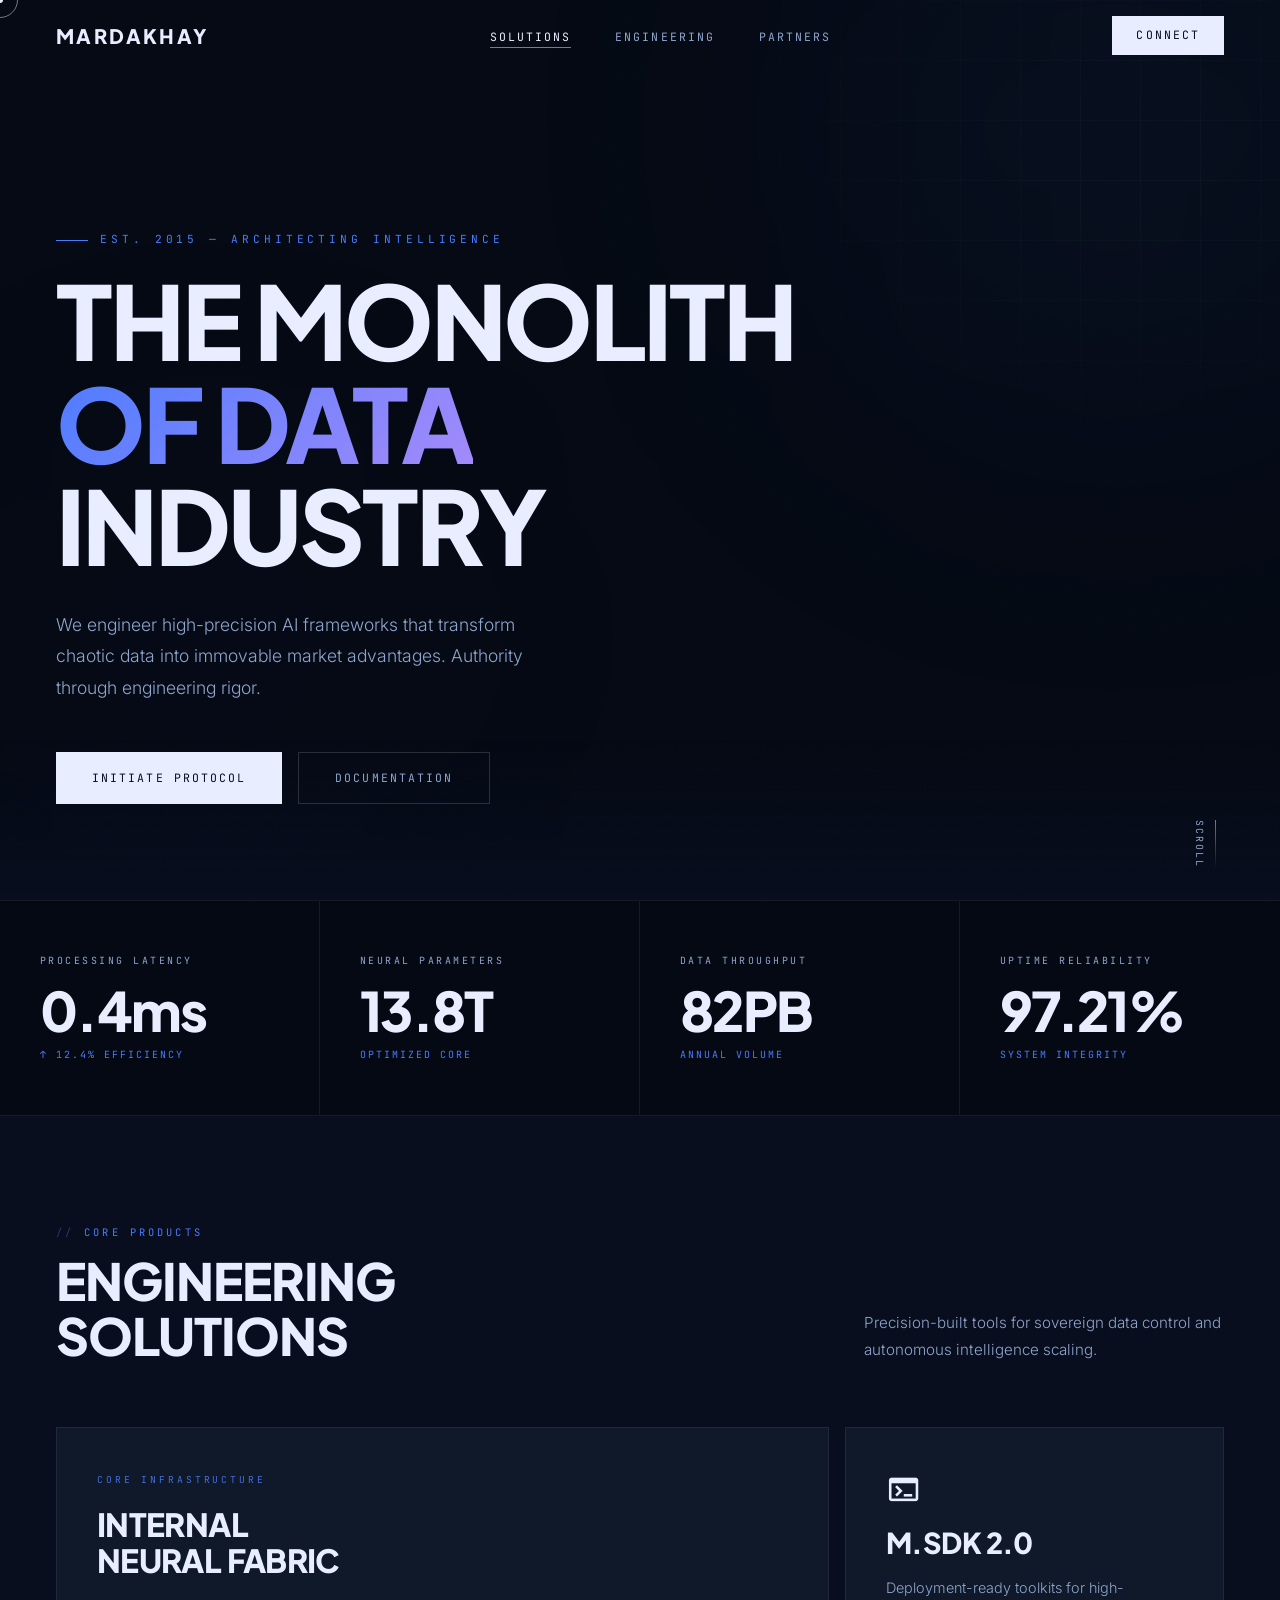
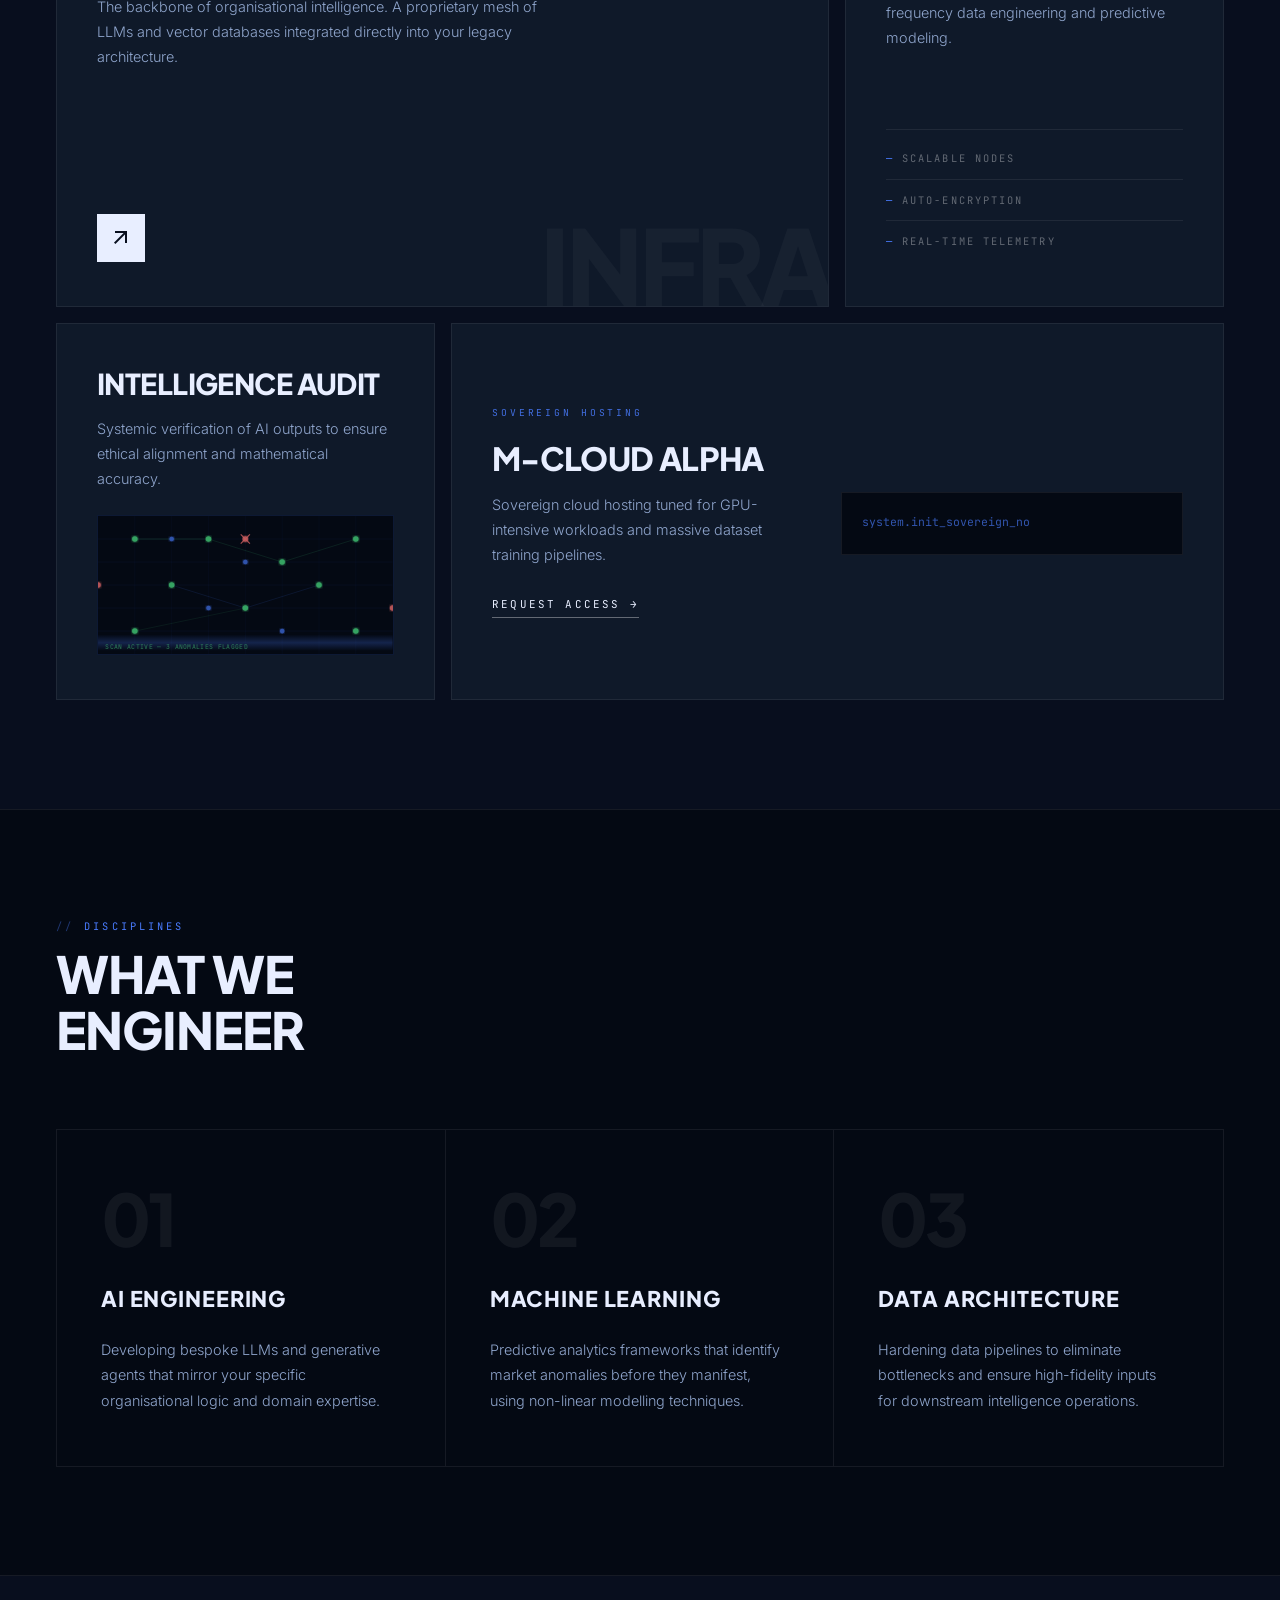
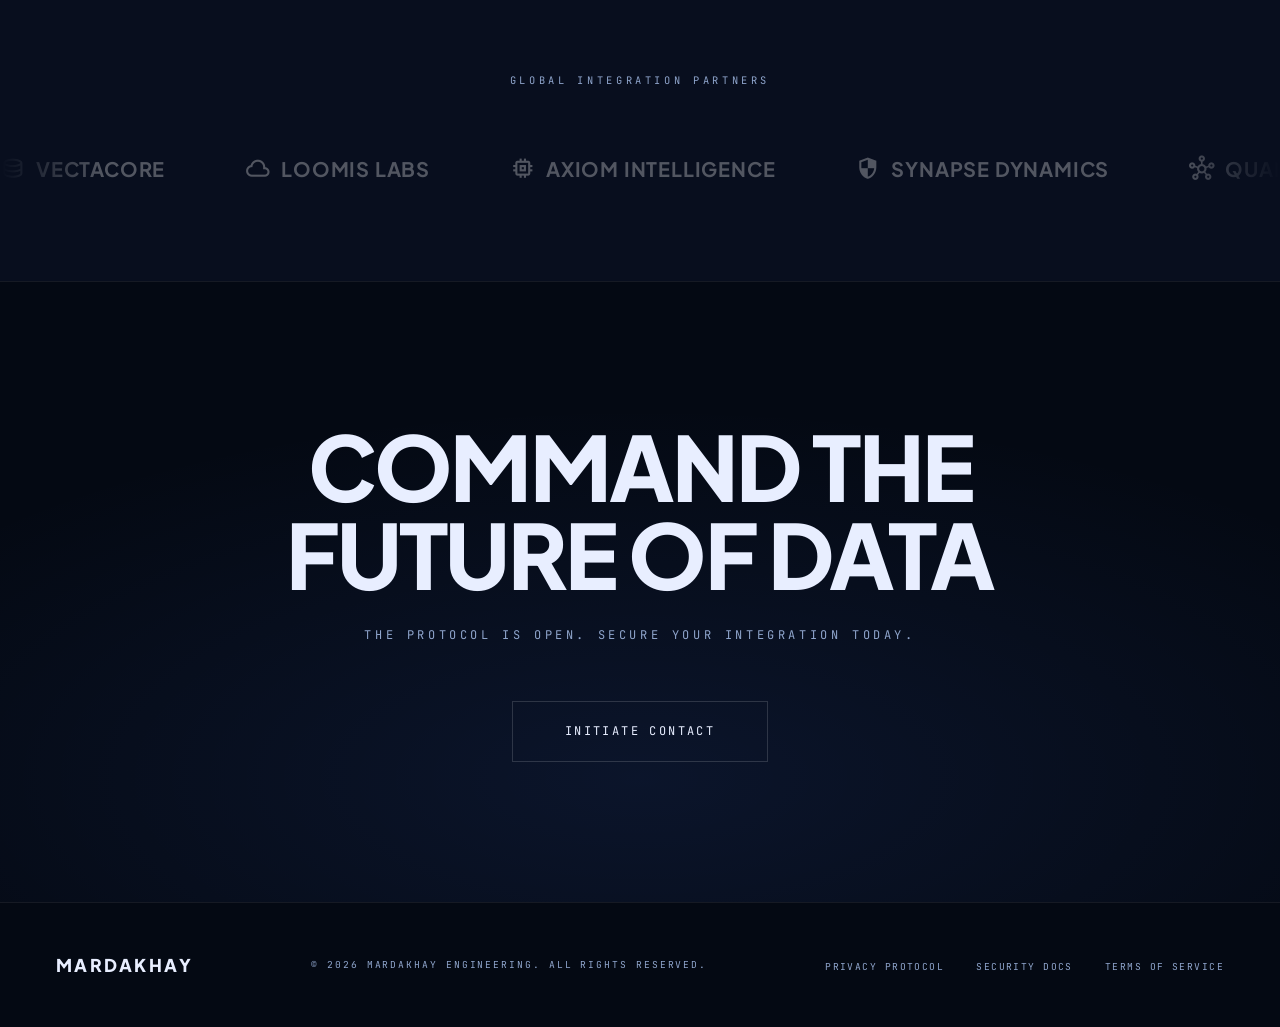
==== index.html @ 9d6f1c19 "Adding HTML, CSS and JS files." ====
<!DOCTYPE html>
<html lang="en">
<head>
  <meta charset="UTF-8" />
  <meta name="viewport" content="width=device-width, initial-scale=1.0" />
  <title>MARDAKHAY | AI &amp; Data Science Engineering</title>
  <meta name="description" content="Mardakhay — Architecting intelligence. High-precision AI frameworks and data engineering." />

  <!-- Preconnect for faster font loading -->
  <link rel="preconnect" href="https://fonts.googleapis.com" />
  <link rel="preconnect" href="https://fonts.gstatic.com" crossorigin />

  <!-- Fonts -->
  <link rel="stylesheet" href="https://fonts.googleapis.com/css2?family=Plus+Jakarta+Sans:wght@300;400;500;600;700;800&family=Inter:wght@300;400;500;600;700&family=JetBrains+Mono:wght@400;500;700&display=swap" />
  <link rel="stylesheet" href="https://fonts.googleapis.com/css2?family=Material+Symbols+Outlined:opsz,wght,FILL,GRAD@20..48,100..700,0..1,-50..200" />

  <!-- Styles -->
  <link rel="stylesheet" href="style.css" />
</head>
<body>

  <!-- Custom cursor elements -->
  <div id="cursor-dot"  aria-hidden="true"></div>
  <div id="cursor-ring" aria-hidden="true"></div>

  <!-- Scroll progress indicator -->
  <div id="progress-bar" role="progressbar" aria-hidden="true"></div>

  <!-- ── Navigation ─────────────────────────────── -->
  <nav id="navbar" role="navigation" aria-label="Primary navigation">
    <a href="#hero" class="nav-logo" aria-label="Mardakhay — back to top">MARDAKHAY</a>

    <ul class="nav-links" role="list">
      <li><a href="#solutions">Solutions</a></li>
      <li><a href="#services">Engineering</a></li>
      <li><a href="#partners">Partners</a></li>
    </ul>

    <a href="#cta" class="nav-cta"><span>Connect</span></a>

    <!-- Mobile hamburger -->
    <button
      class="nav-hamburger"
      aria-label="Toggle navigation menu"
      aria-expanded="false"
      aria-controls="nav-mobile"
    >
      <span></span>
      <span></span>
      <span></span>
    </button>
  </nav>

  <!-- Mobile navigation overlay -->
  <div
    id="nav-mobile"
    class="nav-mobile"
    aria-hidden="true"
    role="dialog"
    aria-label="Navigation menu"
  >
    <a href="#solutions">Solutions</a>
    <a href="#services">Engineering</a>
    <a href="#partners">Partners</a>
    <a href="#cta">Connect</a>
  </div>

  <main>

    <!-- ── Hero ───────────────────────────────────── -->
    <section id="hero" aria-label="Hero">
      <div class="hero-bg-grid"  aria-hidden="true"></div>
      <div class="hero-orb hero-orb-1" aria-hidden="true"></div>
      <div class="hero-orb hero-orb-2" aria-hidden="true"></div>

      <div class="hero-content">
        <p class="hero-eyebrow reveal">EST. 2015 — Architecting Intelligence</p>
        <h1 class="hero-title reveal reveal-delay-1">
          The Monolith<br>
          <span class="line-accent">of Data</span><br>
          Industry
        </h1>
        <p class="hero-sub reveal reveal-delay-2">
          We engineer high-precision AI frameworks that transform chaotic
          data into immovable market advantages. Authority through
          engineering rigor.
        </p>
        <div class="hero-actions reveal reveal-delay-3">
          <a href="#solutions" class="btn-primary"><span>Initiate Protocol</span></a>
          <a href="#services"  class="btn-ghost">Documentation</a>
        </div>
      </div>

      <div class="hero-scroll-hint" aria-hidden="true">
        <span class="scroll-line"></span>
        <span>Scroll</span>
      </div>
    </section>

    <!-- ── Metrics ────────────────────────────────── -->
    <section id="metrics" aria-label="Key performance metrics">
      <div class="metric-cell reveal">
        <p class="metric-label">Processing Latency</p>
        <div class="metric-value" data-count="0.4ms">—</div>
        <p class="metric-tag">↑ 12.4% Efficiency</p>
      </div>
      <div class="metric-cell reveal reveal-delay-1">
        <p class="metric-label">Neural Parameters</p>
        <div class="metric-value" data-count="14.2T">—</div>
        <p class="metric-tag">Optimized Core</p>
      </div>
      <div class="metric-cell reveal reveal-delay-2">
        <p class="metric-label">Data Throughput</p>
        <div class="metric-value" data-count="84PB">—</div>
        <p class="metric-tag">Annual Volume</p>
      </div>
      <div class="metric-cell reveal reveal-delay-3">
        <p class="metric-label">Uptime Reliability</p>
        <div class="metric-value" data-count="99.96%">—</div>
        <p class="metric-tag">System Integrity</p>
      </div>
    </section>

    <!-- ── Solutions ──────────────────────────────── -->
    <section id="solutions" aria-labelledby="solutions-heading">
      <div class="section-header reveal">
        <div>
          <p class="section-eyebrow">Core Products</p>
          <h2 id="solutions-heading" class="section-title">Engineering<br>Solutions</h2>
        </div>
        <p class="section-desc">
          Precision-built tools for sovereign data control and
          autonomous intelligence scaling.
        </p>
      </div>

      <div class="bento-grid">

        <!-- Card 1 — Neural Fabric (main, 8 cols) -->
        <article class="bento-card bento-main reveal">
          <div>
            <p class="card-tag">Core Infrastructure</p>
            <h3 class="card-title">Internal<br>Neural Fabric</h3>
            <p class="card-desc">
              The backbone of organisational intelligence. A proprietary mesh
              of LLMs and vector databases integrated directly into your
              legacy architecture.
            </p>
          </div>
          <div style="display:flex; justify-content:space-between; align-items:flex-end">
            <a href="#" class="card-arrow" aria-label="Learn more about Neural Fabric">
              <span class="material-symbols-outlined" aria-hidden="true">arrow_outward</span>
            </a>
          </div>
          <span class="card-ghost-text" aria-hidden="true">INFRA</span>
        </article>

        <!-- Card 2 — SDK (side, 4 cols) -->
        <article class="bento-card bento-side reveal reveal-delay-1">
          <div>
            <span class="material-symbols-outlined" style="font-size:2.2rem;color:var(--white);margin-bottom:20px;display:block" aria-hidden="true">terminal</span>
            <h3 class="card-title" style="font-size:1.8rem">M.SDK 2.0</h3>
            <p class="card-desc">Deployment-ready toolkits for high-frequency data engineering and predictive modeling.</p>
          </div>
          <ul class="card-list" aria-label="SDK features">
            <li>Scalable Nodes</li>
            <li>Auto-Encryption</li>
            <li>Real-time Telemetry</li>
          </ul>
        </article>

        <!-- Card 3 — Intelligence Audit (small, 4 cols) -->
        <article class="bento-card bento-small reveal reveal-delay-2">
          <div>
            <h3 class="card-title" style="font-size:1.8rem">Intelligence Audit</h3>
            <p class="card-desc">Systemic verification of AI outputs to ensure ethical alignment and mathematical accuracy.</p>
          </div>
          <!-- Inline SVG matrix — no external image needed -->
          <div class="audit-matrix" aria-label="Cybersecurity matrix visualisation">
            <svg viewBox="0 0 320 150" xmlns="http://www.w3.org/2000/svg" class="audit-svg" aria-hidden="true">
              <defs>
                <linearGradient id="scanGrad" x1="0%" y1="0%" x2="0%" y2="100%">
                  <stop offset="0%"   stop-color="#4a7cff" stop-opacity="0"/>
                  <stop offset="50%"  stop-color="#4a7cff" stop-opacity="0.5"/>
                  <stop offset="100%" stop-color="#4a7cff" stop-opacity="0"/>
                </linearGradient>
                <filter id="nodeGlow">
                  <feGaussianBlur stdDeviation="1.5" result="blur"/>
                  <feMerge><feMergeNode in="blur"/><feMergeNode in="SourceGraphic"/></feMerge>
                </filter>
              </defs>
              <!-- Grid: horizontal -->
              <line x1="0" y1="25"  x2="320" y2="25"  stroke="rgba(74,124,255,.15)" stroke-width="0.5"/>
              <line x1="0" y1="50"  x2="320" y2="50"  stroke="rgba(74,124,255,.15)" stroke-width="0.5"/>
              <line x1="0" y1="75"  x2="320" y2="75"  stroke="rgba(74,124,255,.15)" stroke-width="0.5"/>
              <line x1="0" y1="100" x2="320" y2="100" stroke="rgba(74,124,255,.15)" stroke-width="0.5"/>
              <line x1="0" y1="125" x2="320" y2="125" stroke="rgba(74,124,255,.15)" stroke-width="0.5"/>
              <!-- Grid: vertical -->
              <line x1="40"  y1="0" x2="40"  y2="150" stroke="rgba(74,124,255,.1)" stroke-width="0.5"/>
              <line x1="80"  y1="0" x2="80"  y2="150" stroke="rgba(74,124,255,.1)" stroke-width="0.5"/>
              <line x1="120" y1="0" x2="120" y2="150" stroke="rgba(74,124,255,.1)" stroke-width="0.5"/>
              <line x1="160" y1="0" x2="160" y2="150" stroke="rgba(74,124,255,.1)" stroke-width="0.5"/>
              <line x1="200" y1="0" x2="200" y2="150" stroke="rgba(74,124,255,.1)" stroke-width="0.5"/>
              <line x1="240" y1="0" x2="240" y2="150" stroke="rgba(74,124,255,.1)" stroke-width="0.5"/>
              <line x1="280" y1="0" x2="280" y2="150" stroke="rgba(74,124,255,.1)" stroke-width="0.5"/>
              <!-- Connection lines -->
              <line x1="40"  y1="25"  x2="120" y2="25"  stroke="rgba(74,212,128,.25)" stroke-width="0.8"/>
              <line x1="120" y1="25"  x2="200" y2="50"  stroke="rgba(74,212,128,.2)"  stroke-width="0.8"/>
              <line x1="200" y1="50"  x2="280" y2="25"  stroke="rgba(74,212,128,.2)"  stroke-width="0.8"/>
              <line x1="80"  y1="75"  x2="160" y2="100" stroke="rgba(74,124,255,.2)"  stroke-width="0.8"/>
              <line x1="160" y1="100" x2="240" y2="75"  stroke="rgba(74,124,255,.2)"  stroke-width="0.8"/>
              <line x1="40"  y1="125" x2="160" y2="100" stroke="rgba(74,212,128,.15)" stroke-width="0.8"/>
              <!-- Nodes: verified (green) -->
              <circle cx="40"  cy="25"  r="3" fill="#4ade80" filter="url(#nodeGlow)" opacity="0.9"/>
              <circle cx="120" cy="25"  r="3" fill="#4ade80" filter="url(#nodeGlow)" opacity="0.9"/>
              <circle cx="200" cy="50"  r="3" fill="#4ade80" filter="url(#nodeGlow)" opacity="0.9"/>
              <circle cx="280" cy="25"  r="3" fill="#4ade80" filter="url(#nodeGlow)" opacity="0.9"/>
              <circle cx="80"  cy="75"  r="3" fill="#4ade80" filter="url(#nodeGlow)" opacity="0.9"/>
              <circle cx="240" cy="75"  r="3" fill="#4ade80" filter="url(#nodeGlow)" opacity="0.9"/>
              <circle cx="160" cy="100" r="3" fill="#4ade80" filter="url(#nodeGlow)" opacity="0.9"/>
              <circle cx="40"  cy="125" r="3" fill="#4ade80" filter="url(#nodeGlow)" opacity="0.9"/>
              <circle cx="280" cy="125" r="3" fill="#4ade80" filter="url(#nodeGlow)" opacity="0.9"/>
              <!-- Nodes: active (blue) -->
              <circle cx="80"  cy="25"  r="2.5" fill="#4a7cff" filter="url(#nodeGlow)" opacity="0.8"/>
              <circle cx="160" cy="50"  r="2.5" fill="#4a7cff" filter="url(#nodeGlow)" opacity="0.8"/>
              <circle cx="120" cy="100" r="2.5" fill="#4a7cff" filter="url(#nodeGlow)" opacity="0.8"/>
              <circle cx="200" cy="125" r="2.5" fill="#4a7cff" filter="url(#nodeGlow)" opacity="0.8"/>
              <!-- Nodes: flagged anomalies (red) -->
              <circle cx="160" cy="25"  r="3" fill="#f87171" filter="url(#nodeGlow)" opacity="0.9"/>
              <circle cx="0"   cy="75"  r="3" fill="#f87171" filter="url(#nodeGlow)" opacity="0.9"/>
              <circle cx="320" cy="100" r="3" fill="#f87171" filter="url(#nodeGlow)" opacity="0.9"/>
              <!-- Anomaly cross on flagged node -->
              <line x1="155" y1="20" x2="165" y2="30" stroke="#f87171" stroke-width="1.2" opacity="0.85"/>
              <line x1="165" y1="20" x2="155" y2="30" stroke="#f87171" stroke-width="1.2" opacity="0.85"/>
              <!-- Scan line -->
              <rect x="0" y="0" width="320" height="18" fill="url(#scanGrad)" opacity="0.6">
                <animateTransform attributeName="transform" type="translate"
                  from="0,0" to="0,150" dur="2.8s" repeatCount="indefinite"/>
              </rect>
              <!-- Status readout -->
              <text x="8" y="144"
                font-family="'JetBrains Mono', monospace"
                font-size="7" fill="rgba(74,212,128,.7)" letter-spacing="0.05em">
                SCAN ACTIVE — 3 ANOMALIES FLAGGED
              </text>
            </svg>
          </div>
        </article>

        <!-- Card 4 — M-Cloud (wide, 8 cols) -->
        <article class="bento-card bento-wide reveal reveal-delay-1"
          style="display:flex; flex-direction:row; gap:48px; align-items:center; flex-wrap:wrap">
          <div style="flex:1; min-width:240px">
            <p class="card-tag">Sovereign Hosting</p>
            <h3 class="card-title">M-Cloud Alpha</h3>
            <p class="card-desc">
              Sovereign cloud hosting tuned for GPU-intensive workloads
              and massive dataset training pipelines.
            </p>
            <a href="#" class="section-link" style="margin-top:28px; display:inline-block">
              Request Access →
            </a>
          </div>
          <div class="card-terminal" style="flex:1; min-width:260px">
            <div class="t-line">system.init_sovereign_node()</div>
            <div class="t-line active">&gt;&gt; Loading Encryption Keys...</div>
            <div class="t-line active">&gt;&gt; Establishing Neural Link...</div>
            <div class="t-line success">&gt;&gt; CONNECTION SECURE</div>
          </div>
        </article>

      </div>
    </section>

    <!-- ── Services ───────────────────────────────── -->
    <section id="services" aria-labelledby="services-heading">
      <div class="section-header reveal">
        <div>
          <p class="section-eyebrow">Disciplines</p>
          <h2 id="services-heading" class="section-title">What We<br>Engineer</h2>
        </div>
      </div>

      <div class="services-grid">
        <article class="service-card reveal">
          <div class="service-number" aria-hidden="true">01</div>
          <h3 class="service-title">AI Engineering</h3>
          <p class="service-desc">
            Developing bespoke LLMs and generative agents that mirror your
            specific organisational logic and domain expertise.
          </p>
          <div class="service-bar" aria-hidden="true"></div>
        </article>

        <article class="service-card reveal reveal-delay-2">
          <div class="service-number" aria-hidden="true">02</div>
          <h3 class="service-title">Machine Learning</h3>
          <p class="service-desc">
            Predictive analytics frameworks that identify market anomalies
            before they manifest, using non-linear modelling techniques.
          </p>
          <div class="service-bar" aria-hidden="true"></div>
        </article>

        <article class="service-card reveal reveal-delay-4">
          <div class="service-number" aria-hidden="true">03</div>
          <h3 class="service-title">Data Architecture</h3>
          <p class="service-desc">
            Hardening data pipelines to eliminate bottlenecks and ensure
            high-fidelity inputs for downstream intelligence operations.
          </p>
          <div class="service-bar" aria-hidden="true"></div>
        </article>
      </div>
    </section>

    <!-- ── Partners ───────────────────────────────── -->
    <section id="partners" aria-label="Global integration partners">
      <p class="partners-eyebrow reveal">Global Integration Partners</p>

      <div class="partners-track-wrap reveal">
        <div class="partners-track" role="list" aria-label="Partner logos">
          <!-- Set A -->
          <div class="partner-item" role="listitem">
            <span class="material-symbols-outlined icon" aria-hidden="true">database</span>
            <span class="name">VectaCore</span>
          </div>
          <div class="partner-item" role="listitem">
            <span class="material-symbols-outlined icon" aria-hidden="true">cloud</span>
            <span class="name">Loomis Labs</span>
          </div>
          <div class="partner-item" role="listitem">
            <span class="material-symbols-outlined icon" aria-hidden="true">memory</span>
            <span class="name">Axiom Intelligence</span>
          </div>
          <div class="partner-item" role="listitem">
            <span class="material-symbols-outlined icon" aria-hidden="true">security</span>
            <span class="name">Synapse Dynamics</span>
          </div>
          <div class="partner-item" role="listitem">
            <span class="material-symbols-outlined icon" aria-hidden="true">hub</span>
            <span class="name">Quantix Flow</span>
          </div>
          <div class="partner-item" role="listitem">
            <span class="material-symbols-outlined icon" aria-hidden="true">settings_input_composite</span>
            <span class="name">Nexus Protocol</span>
          </div>
          <!-- Set B — duplicate for seamless marquee loop -->
          <div class="partner-item" aria-hidden="true">
            <span class="material-symbols-outlined icon">database</span>
            <span class="name">VectaCore</span>
          </div>
          <div class="partner-item" aria-hidden="true">
            <span class="material-symbols-outlined icon">cloud</span>
            <span class="name">Loomis Labs</span>
          </div>
          <div class="partner-item" aria-hidden="true">
            <span class="material-symbols-outlined icon">memory</span>
            <span class="name">Axiom Intelligence</span>
          </div>
          <div class="partner-item" aria-hidden="true">
            <span class="material-symbols-outlined icon">security</span>
            <span class="name">Synapse Dynamics</span>
          </div>
          <div class="partner-item" aria-hidden="true">
            <span class="material-symbols-outlined icon">hub</span>
            <span class="name">Quantix Flow</span>
          </div>
          <div class="partner-item" aria-hidden="true">
            <span class="material-symbols-outlined icon">settings_input_composite</span>
            <span class="name">Nexus Protocol</span>
          </div>
        </div>
      </div>
    </section>

    <!-- ── CTA ────────────────────────────────────── -->
    <section id="cta" aria-label="Call to action">
      <div class="cta-bg" aria-hidden="true"></div>
      <h2 class="cta-title reveal">
        Command the<br>
        Future of Data
      </h2>
      <p class="cta-sub reveal reveal-delay-1">
        The protocol is open. Secure your integration today.
      </p>
      <a href="mailto:contact@mardakhay.io" class="btn-cta reveal reveal-delay-2">
        <span>Initiate Contact</span>
      </a>
    </section>

  </main>

  <!-- ── Footer ──────────────────────────────────── -->
  <footer id="footer" role="contentinfo">
    <a href="#hero" class="footer-logo" aria-label="Mardakhay — back to top">MARDAKHAY</a>
    <p class="footer-copy">© 2026 Mardakhay Engineering. All rights reserved.</p>
    <ul class="footer-links" role="list">
      <li><a href="#">Privacy Protocol</a></li>
      <li><a href="#">Security Docs</a></li>
      <li><a href="#">Terms of Service</a></li>
    </ul>
  </footer>

  <script src="main.js"></script>
</body>
</html>
---- style.css ----
/* ===========================
   MARDAKHAY — style.css
   =========================== */

/* ── Variables ───────────────────────────────── */
:root {
  --bg:          #080e1e;
  --bg-deep:     #040913;
  --bg-card:     #0f1929;
  --white:       #e8eeff;
  --secondary:   #8fa5cc;
  --accent:      #4a7cff;
  --accent-glow: rgba(74, 124, 255, 0.35);
  --border:      rgba(255, 255, 255, 0.07);
  --border-hi:   rgba(255, 255, 255, 0.15);

  --ff-display: 'Plus Jakarta Sans', sans-serif;
  --ff-body:    'Inter', sans-serif;
  --ff-mono:    'JetBrains Mono', monospace;

  --nav-h:         72px;
  --ease-out-expo: cubic-bezier(0.16, 1, 0.3, 1);
}

/* ── Reset ────────────────────────────────────── */
*, *::before, *::after { box-sizing: border-box; margin: 0; padding: 0; }

/* JS handles smooth scroll; CSS scroll-behavior can conflict on some browsers */
html { scroll-behavior: auto; }

body {
  background-color: var(--bg);
  color: var(--white);
  font-family: var(--ff-body);
  line-height: 1.6;
  overflow-x: hidden;
  cursor: none;
}

a   { text-decoration: none; color: inherit; cursor: none; }
img { display: block; max-width: 100%; }
button { border: none; background: none; cursor: none; }

/* ── Custom Cursor ────────────────────────────── */
#cursor-dot,
#cursor-ring {
  position: fixed;
  top: 0; left: 0;
  border-radius: 50%;
  pointer-events: none;
  z-index: 9999;
  /* JS uses left/top positioning directly */
}

#cursor-dot {
  width: 6px; height: 6px;
  background: var(--white);
  transform: translate(-50%, -50%);
  transition: opacity .3s;
}

#cursor-ring {
  width: 36px; height: 36px;
  border: 1px solid rgba(255, 255, 255, .45);
  transform: translate(-50%, -50%);
  transition:
    width        .25s var(--ease-out-expo),
    height       .25s var(--ease-out-expo),
    border-color .25s,
    background   .25s,
    opacity      .3s;
}

body.cursor-hover #cursor-ring {
  width: 56px; height: 56px;
  border-color: var(--accent);
  background: var(--accent-glow);
}

/* ── Noise grain overlay ──────────────────────── */
body::before {
  content: '';
  position: fixed; inset: 0;
  background-image: url("data:image/svg+xml,%3Csvg viewBox='0 0 200 200' xmlns='http://www.w3.org/2000/svg'%3E%3Cfilter id='n'%3E%3CfeTurbulence type='fractalNoise' baseFrequency='.75' numOctaves='4' stitchTiles='stitch'/%3E%3C/filter%3E%3Crect width='100%25' height='100%25' filter='url(%23n)' opacity='.04'/%3E%3C/svg%3E");
  background-size: 200px;
  opacity: .5;
  pointer-events: none;
  z-index: 1;
}

/* ── Navigation ───────────────────────────────── */
#navbar {
  position: fixed; top: 0; left: 0; right: 0;
  height: var(--nav-h);
  display: flex; align-items: center; justify-content: space-between;
  padding: 0 64px;
  z-index: 500;
  transition: background .4s, backdrop-filter .4s, border-color .4s;
  border-bottom: 1px solid transparent;
}

#navbar.scrolled {
  background: rgba(8, 14, 30, 0.88);
  backdrop-filter: blur(20px);
  -webkit-backdrop-filter: blur(20px);
  border-color: var(--border);
}

.nav-logo {
  font-family: var(--ff-display);
  font-size: 1.25rem;
  font-weight: 800;
  letter-spacing: .12em;
  text-transform: uppercase;
  color: var(--white);
  position: relative;
}

.nav-logo::after {
  content: '';
  position: absolute;
  bottom: -3px; left: 0;
  width: 100%; height: 2px;
  background: var(--accent);
  transform: scaleX(0);
  transform-origin: left;
  transition: transform .4s var(--ease-out-expo);
}

.nav-logo:hover::after { transform: scaleX(1); }

.nav-links {
  display: flex; align-items: center; gap: 48px;
  list-style: none;
}

.nav-links a {
  font-family: var(--ff-mono);
  font-size: .72rem;
  letter-spacing: .18em;
  text-transform: uppercase;
  color: var(--secondary);
  position: relative;
  padding-bottom: 4px;
  white-space: nowrap;
  transition: color .3s;
}

.nav-links a::after {
  content: '';
  position: absolute; bottom: 0; left: 0;
  width: 100%; height: 1px;
  background: var(--accent);
  transform: scaleX(0);
  transform-origin: left;
  transition: transform .35s var(--ease-out-expo);
}

.nav-links a:hover,
.nav-links a.active { color: var(--white); }

.nav-links a:hover::after,
.nav-links a.active::after { transform: scaleX(1); }

/* "Connect" button — fill slides in from left */
.nav-cta {
  font-family: var(--ff-mono);
  font-size: .72rem;
  letter-spacing: .18em;
  text-transform: uppercase;
  color: var(--bg);
  background: var(--white);
  padding: 10px 24px;
  display: inline-flex; align-items: center;
  position: relative; overflow: hidden;
  /* Delay colour switch so it happens after fill has fully covered */
  transition: color .15s ease .22s;
}

.nav-cta::before {
  content: '';
  position: absolute; inset: 0;
  background: var(--accent);
  transform: translateX(-101%);
  transition: transform .38s var(--ease-out-expo);
}

.nav-cta:hover        { color: var(--white); }
.nav-cta:hover::before { transform: translateX(0); }
.nav-cta span { position: relative; z-index: 1; }

/* Hamburger (mobile) */
.nav-hamburger {
  display: none;
  flex-direction: column;
  gap: 5px;
  padding: 6px;
}

.nav-hamburger span {
  display: block; width: 24px; height: 2px;
  background: var(--white);
  transform-origin: center;
  transition: transform .3s var(--ease-out-expo), opacity .3s;
}

.nav-hamburger.open span:nth-child(1) { transform: translateY(7px) rotate(45deg); }
.nav-hamburger.open span:nth-child(2) { opacity: 0; transform: scaleX(0); }
.nav-hamburger.open span:nth-child(3) { transform: translateY(-7px) rotate(-45deg); }

/* Mobile nav overlay */
.nav-mobile {
  position: fixed; top: var(--nav-h); left: 0; right: 0; bottom: 0;
  background: rgba(4, 9, 19, 0.97);
  backdrop-filter: blur(20px);
  -webkit-backdrop-filter: blur(20px);
  display: flex; flex-direction: column; align-items: center; justify-content: center;
  gap: 36px;
  z-index: 499;
  /* Hidden state — controlled via aria-hidden toggled by JS */
  transform: translateX(100%);
  transition: transform .5s var(--ease-out-expo);
  visibility: hidden;
}

/* JS sets aria-hidden="false" when open */
.nav-mobile[aria-hidden="false"] {
  transform: translateX(0);
  visibility: visible;
}

.nav-mobile a {
  font-family: var(--ff-display);
  font-size: 2.2rem;
  font-weight: 800;
  letter-spacing: -.01em;
  text-transform: uppercase;
  color: var(--secondary);
  transition: color .3s;
}

.nav-mobile a:hover { color: var(--white); }

/* ── Scroll Progress Bar ──────────────────────── */
#progress-bar {
  position: fixed; top: var(--nav-h); left: 0;
  height: 2px; width: 0%;
  background: linear-gradient(90deg, var(--accent), #a78bfa);
  z-index: 501;
  transition: width .08s linear;
  box-shadow: 0 0 10px var(--accent-glow);
}

/* ── Scroll Reveal ────────────────────────────── */
.reveal {
  opacity: 0;
  transform: translateY(28px);
  transition:
    opacity   .75s var(--ease-out-expo),
    transform .75s var(--ease-out-expo);
}

.reveal.visible { opacity: 1; transform: translateY(0); }

.reveal-delay-1 { transition-delay: .1s; }
.reveal-delay-2 { transition-delay: .2s; }
.reveal-delay-3 { transition-delay: .3s; }
.reveal-delay-4 { transition-delay: .4s; }
.reveal-delay-5 { transition-delay: .5s; }

/* ── Hero ─────────────────────────────────────── */
#hero {
  position: relative;
  min-height: 100svh;
  display: flex; flex-direction: column; justify-content: flex-end;
  padding: var(--nav-h) 64px 96px;
  overflow: hidden;
  background: var(--bg-deep);
}

/* Seamless fade into metrics section below */
#hero::after {
  content: '';
  position: absolute; bottom: 0; left: 0; right: 0;
  height: 160px;
  background: linear-gradient(to bottom, transparent, #080e1e);
  pointer-events: none;
  z-index: 1;
}

.hero-content { position: relative; z-index: 2; }

/* Faint grid confined to top-right corner */
.hero-bg-grid {
  position: absolute; inset: 0;
  background-image:
    linear-gradient(rgba(255, 255, 255, 0.028) 1px, transparent 1px),
    linear-gradient(90deg, rgba(255, 255, 255, 0.028) 1px, transparent 1px);
  background-size: 60px 60px;
  mask-image: radial-gradient(ellipse 50% 50% at 88% 18%, black 0%, transparent 75%);
  -webkit-mask-image: radial-gradient(ellipse 50% 50% at 88% 18%, black 0%, transparent 75%);
  animation: grid-drift 28s linear infinite;
}

@keyframes grid-drift {
  from { background-position: 0 0; }
  to   { background-position: 0 60px; }
}

/* Orbs — JS parallax moves them via inline style.transform */
.hero-orb {
  position: absolute;
  border-radius: 50%;
  filter: blur(150px);
  pointer-events: none;
  will-change: transform;
}

.hero-orb-1 {
  width: 580px; height: 580px;
  background: rgba(74, 124, 255, 0.055);
  top: -18%; right: -10%;
}

.hero-orb-2 {
  width: 340px; height: 340px;
  background: rgba(90, 80, 190, 0.04);
  bottom: 10%; left: 3%;
}

.hero-eyebrow {
  font-family: var(--ff-mono);
  font-size: .7rem;
  letter-spacing: .35em;
  text-transform: uppercase;
  color: var(--accent);
  margin-bottom: 20px;
  display: flex; align-items: center; gap: 12px;
}

.hero-eyebrow::before {
  content: '';
  display: block; width: 32px; height: 1px;
  background: var(--accent); flex-shrink: 0;
}

.hero-title {
  font-family: var(--ff-display);
  font-size: clamp(3.2rem, 8vw, 8.5rem);
  font-weight: 800;
  line-height: 1.0;
  letter-spacing: -.03em;
  color: var(--white);
  text-transform: uppercase;
  margin-bottom: 32px;
}

.hero-title .line-accent {
  background: linear-gradient(135deg, #4a7cff, #a78bfa);
  -webkit-background-clip: text;
  -webkit-text-fill-color: transparent;
  background-clip: text;
}

.hero-sub {
  font-size: 1.1rem;
  font-weight: 300;
  color: var(--secondary);
  max-width: 520px;
  margin-bottom: 48px;
  line-height: 1.8;
}

.hero-actions { display: flex; gap: 16px; flex-wrap: wrap; }

/* Primary button — accent fill slides in from left */
.btn-primary {
  font-family: var(--ff-mono);
  font-size: .72rem;
  letter-spacing: .18em;
  text-transform: uppercase;
  color: var(--bg);
  background: var(--white);
  padding: 16px 36px;
  display: inline-flex; align-items: center; justify-content: center;
  position: relative; overflow: hidden;
  transition: color .15s ease .22s; /* delay so fill covers first */
}

.btn-primary::before {
  content: '';
  position: absolute; inset: 0;
  background: var(--accent);
  transform: translateX(-101%);
  transition: transform .4s var(--ease-out-expo);
}

.btn-primary:hover        { color: var(--white); }
.btn-primary:hover::before { transform: translateX(0); }
.btn-primary span { position: relative; z-index: 1; }

/* Ghost / outlined button */
.btn-ghost {
  font-family: var(--ff-mono);
  font-size: .72rem;
  letter-spacing: .18em;
  text-transform: uppercase;
  color: var(--secondary);
  border: 1px solid var(--border-hi);
  padding: 16px 36px;
  display: inline-flex; align-items: center; justify-content: center;
  transition: color .3s, border-color .3s, background .3s;
}

.btn-ghost:hover {
  color: var(--white);
  border-color: rgba(255, 255, 255, .5);
  background: rgba(255, 255, 255, .04);
}

/* Scroll hint indicator */
.hero-scroll-hint {
  position: absolute; bottom: 32px; right: 64px;
  display: flex; flex-direction: column; align-items: center; gap: 8px;
  font-family: var(--ff-mono); font-size: .62rem;
  letter-spacing: .2em; text-transform: uppercase;
  color: var(--secondary);
  writing-mode: vertical-rl;
  z-index: 2;
}

.scroll-line {
  display: block;
  width: 1px; height: 48px;
  background: linear-gradient(to bottom, var(--accent), transparent);
  transform-origin: top center; /* FIX: anchor scaleY at top */
  animation: scroll-pulse 2s ease-in-out infinite;
}

@keyframes scroll-pulse {
  0%, 100% { opacity: .3; transform: scaleY(1); }
  50%       { opacity: 1;  transform: scaleY(1.15); }
}

/* ── Metrics Bar ──────────────────────────────── */
#metrics {
  display: grid;
  grid-template-columns: repeat(4, 1fr);
  background: var(--bg-deep);
  border-top: 1px solid var(--border);
  border-bottom: 1px solid var(--border);
}

.metric-cell {
  padding: 52px 40px;
  border-right: 1px solid var(--border);
  position: relative; overflow: hidden;
  transition: background .3s;
}

.metric-cell:last-child { border-right: none; }
.metric-cell:hover { background: rgba(74, 124, 255, .04); }

.metric-cell::after {
  content: '';
  position: absolute; bottom: 0; left: 0;
  width: 0; height: 2px;
  background: var(--accent);
  transition: width .45s var(--ease-out-expo);
}

.metric-cell:hover::after { width: 100%; }

.metric-label {
  font-family: var(--ff-mono);
  font-size: .62rem; letter-spacing: .25em;
  text-transform: uppercase;
  color: var(--secondary); margin-bottom: 14px;
}

.metric-value {
  font-family: var(--ff-display);
  font-size: 3.4rem; font-weight: 800;
  color: var(--white); line-height: 1;
  margin-bottom: 10px; letter-spacing: -.03em;
  transition: none; /* allow counter JS to update without transition */
}

.metric-tag {
  font-family: var(--ff-mono);
  font-size: .62rem; letter-spacing: .2em;
  text-transform: uppercase; color: var(--accent);
}

/* ── Solutions ─────────────────────────────────── */
#solutions { padding: 120px 64px; background: var(--bg); }

.section-header {
  display: flex; justify-content: space-between; align-items: flex-end;
  margin-bottom: 64px; gap: 32px;
}

.section-eyebrow {
  font-family: var(--ff-mono);
  font-size: .65rem; letter-spacing: .3em;
  text-transform: uppercase; color: var(--accent);
  margin-bottom: 12px;
  display: flex; align-items: center; gap: 10px;
}

.section-eyebrow::before { content: '//'; opacity: .4; }

.section-title {
  font-family: var(--ff-display);
  font-size: clamp(2rem, 4vw, 3.2rem); font-weight: 800;
  text-transform: uppercase; color: var(--white);
  line-height: 1.08; letter-spacing: -.02em;
}

.section-desc {
  font-size: .95rem; color: var(--secondary);
  max-width: 360px; line-height: 1.75; font-weight: 300;
}

.section-link {
  font-family: var(--ff-mono);
  font-size: .68rem; letter-spacing: .2em;
  text-transform: uppercase; color: var(--white);
  border-bottom: 1px solid rgba(255, 255, 255, .35);
  padding-bottom: 4px; white-space: nowrap;
  transition: color .3s, border-color .3s;
}

.section-link:hover { color: var(--accent); border-color: var(--accent); }

/* Bento grid */
.bento-grid {
  display: grid;
  grid-template-columns: repeat(12, 1fr);
  gap: 16px;
}

.bento-card {
  background: var(--bg-card);
  border: 1px solid var(--border);
  padding: 48px;
  position: relative; overflow: hidden;
  will-change: transform; /* FIX: on base, not on :hover */
  transition:
    border-color .3s,
    transform    .35s var(--ease-out-expo),
    box-shadow   .35s var(--ease-out-expo);
}

.bento-card:hover {
  border-color: var(--border-hi);
  transform: translateY(-4px);
  z-index: 2;
  box-shadow: 0 20px 50px rgba(0, 0, 0, .45);
}

/* Mouse-follow spotlight — uses CSS vars set by JS on mousemove */
.bento-card::before {
  content: '';
  position: absolute; inset: 0; z-index: 0;
  background: radial-gradient(
    circle at var(--mx, 50%) var(--my, 50%),
    rgba(74, 124, 255, .08), transparent 60%
  );
  opacity: 0;
  transition: opacity .4s;
  pointer-events: none;
}

.bento-card:hover::before { opacity: 1; }

/* All direct children sit above the spotlight */
.bento-card > * { position: relative; z-index: 1; }

.bento-main  { grid-column: span 8; min-height: 480px; display: flex; flex-direction: column; justify-content: space-between; }
.bento-side  { grid-column: span 4; display: flex; flex-direction: column; justify-content: space-between; }
.bento-wide  { grid-column: span 8; }
.bento-small { grid-column: span 4; }

.card-tag {
  font-family: var(--ff-mono);
  font-size: .6rem; letter-spacing: .3em;
  text-transform: uppercase; color: var(--accent);
  margin-bottom: 20px; opacity: .85;
}

.card-title {
  font-family: var(--ff-display);
  font-size: clamp(1.5rem, 2.5vw, 2.4rem); font-weight: 800;
  text-transform: uppercase; color: var(--white);
  letter-spacing: -.02em; margin-bottom: 16px; line-height: 1.1;
}

.card-desc {
  font-size: .9rem; color: var(--secondary);
  max-width: 440px; line-height: 1.75; font-weight: 300;
}

/* Watermark — must bypass the z-index:1 children rule */
.card-ghost-text {
  position: absolute !important;
  bottom: -10px; right: -4px;
  z-index: 0 !important;
  font-family: var(--ff-display);
  font-size: 6.5rem; font-weight: 800;
  color: rgba(255, 255, 255, .035);
  text-transform: uppercase; letter-spacing: -.04em;
  line-height: 1; pointer-events: none;
  transition: color .4s; user-select: none;
}

.bento-card:hover .card-ghost-text { color: rgba(255, 255, 255, .07); }

.card-arrow {
  display: inline-flex; align-items: center; justify-content: center;
  width: 48px; height: 48px;
  background: var(--white); color: var(--bg);
  font-size: 1.2rem; flex-shrink: 0;
  transition: background .3s, transform .35s var(--ease-out-expo);
}

.bento-card:hover .card-arrow {
  background: var(--accent);
  transform: translate(3px, -3px);
}

.card-list {
  list-style: none;
  margin-top: 24px;
  border-top: 1px solid var(--border);
  padding-top: 8px;
}

.card-list li {
  font-family: var(--ff-mono);
  font-size: .65rem; letter-spacing: .2em;
  text-transform: uppercase;
  color: rgba(255, 255, 255, .35);
  padding: 12px 0; border-bottom: 1px solid var(--border);
  display: flex; align-items: center; gap: 8px;
  transition: color .3s;
}

.card-list li:last-child { border-bottom: none; }
.card-list li::before { content: '—'; color: var(--accent); flex-shrink: 0; }
.bento-card:hover .card-list li { color: rgba(255, 255, 255, .7); }

.card-terminal {
  background: var(--bg-deep);
  border: 1px solid var(--border);
  padding: 20px 20px 16px;
  font-family: var(--ff-mono);
  font-size: .72rem; color: rgba(74, 124, 255, .65);
  margin-top: 24px; flex-shrink: 0;
}

.card-terminal .t-line { margin-bottom: 8px; line-height: 1.5; }
.card-terminal .t-line:last-child { margin-bottom: 0; }
.card-terminal .t-line.active  { color: var(--white); }
.card-terminal .t-line.success { color: #4ade80; }

/* Intelligence Audit — inline SVG matrix */
.audit-matrix {
  margin-top: 24px;
  border: 1px solid rgba(74, 124, 255, .14);
  background: var(--bg-deep);
  overflow: hidden;
}

.audit-svg {
  display: block; width: 100%; height: auto;
  opacity: .8; transition: opacity .4s;
}

.bento-card:hover .audit-svg { opacity: 1; }

/* ── Services ──────────────────────────────────── */
#services {
  padding: 120px 64px;
  background: var(--bg-deep);
  border-top: 1px solid var(--border);
  border-bottom: 1px solid var(--border);
}

.services-grid {
  display: grid; grid-template-columns: repeat(3, 1fr);
  border: 1px solid var(--border);
  margin-top: 72px;
}

.service-card {
  padding: 60px 48px;
  border-right: 1px solid var(--border);
  position: relative; overflow: hidden;
  transition: background .35s;
}

.service-card:last-child { border-right: none; }
.service-card:hover { background: rgba(74, 124, 255, .04); }

.service-number {
  font-family: var(--ff-display);
  font-size: 4.5rem; font-weight: 800;
  color: rgba(255, 255, 255, .06);
  line-height: 1; margin-bottom: 28px; letter-spacing: -.04em;
  transition: color .4s;
}

.service-card:hover .service-number { color: rgba(74, 124, 255, .22); }

.service-title {
  font-family: var(--ff-display);
  font-size: 1.35rem; font-weight: 800;
  text-transform: uppercase; letter-spacing: .04em;
  color: var(--white); margin-bottom: 20px;
}

.service-desc {
  font-size: .9rem; color: var(--secondary);
  font-weight: 300; line-height: 1.8;
}

.service-bar {
  position: absolute; bottom: 0; left: 0;
  height: 2px; width: 0;
  background: linear-gradient(90deg, var(--accent), #a78bfa);
  transition: width .5s var(--ease-out-expo);
}

.service-card:hover .service-bar { width: 100%; }

/* ── Partners ──────────────────────────────────── */
#partners { padding: 100px 64px; background: var(--bg); }

.partners-eyebrow {
  text-align: center;
  font-family: var(--ff-mono);
  font-size: .65rem; letter-spacing: .35em;
  text-transform: uppercase; color: var(--secondary);
  margin-bottom: 64px;
}

.partners-track-wrap {
  overflow: hidden;
  mask-image: linear-gradient(90deg, transparent, black 8%, black 92%, transparent);
  -webkit-mask-image: linear-gradient(90deg, transparent, black 8%, black 92%, transparent);
}

.partners-track {
  display: flex; gap: 80px; align-items: center;
  animation: marquee 24s linear infinite;
  width: max-content;
}

/* Pause on hovering the track wrapper (not individual items, which jump) */
.partners-track-wrap:hover .partners-track {
  animation-play-state: paused;
}

@keyframes marquee {
  from { transform: translateX(0); }
  to   { transform: translateX(-50%); }
}

.partner-item {
  display: flex; align-items: center; gap: 10px;
  opacity: .32; filter: grayscale(1);
  transition: opacity .4s, filter .4s;
  white-space: nowrap;
}

.partner-item:hover { opacity: 1; filter: none; }
.partner-item .icon { font-size: 1.6rem; color: var(--white); }

.partner-item .name {
  font-family: var(--ff-display);
  font-size: 1.25rem; font-weight: 700;
  letter-spacing: .04em; text-transform: uppercase;
  color: var(--white);
}

/* ── CTA ───────────────────────────────────────── */
#cta {
  padding: 160px 64px;
  text-align: center;
  position: relative; overflow: hidden;
  background: var(--bg-deep);
  border-top: 1px solid var(--border);
}

.cta-bg {
  position: absolute; inset: 0;
  background: radial-gradient(ellipse 70% 60% at 50% 80%, rgba(74, 124, 255, .1), transparent);
  pointer-events: none;
}

.cta-title {
  font-family: var(--ff-display);
  font-size: clamp(2.8rem, 7vw, 7.5rem); font-weight: 800;
  text-transform: uppercase; letter-spacing: -.03em;
  line-height: .98; color: var(--white);
  margin-bottom: 28px;
  position: relative; z-index: 1;
}

.cta-sub {
  font-family: var(--ff-mono);
  font-size: .75rem; letter-spacing: .3em;
  text-transform: uppercase; color: var(--secondary);
  margin-bottom: 56px;
  position: relative; z-index: 1;
}

/* CTA button — accent fill, text stays white throughout */
.btn-cta {
  font-family: var(--ff-mono);
  font-size: .75rem; letter-spacing: .2em;
  text-transform: uppercase; color: var(--white);
  background: transparent; border: 1px solid var(--border-hi);
  padding: 20px 52px;
  display: inline-flex; align-items: center; justify-content: center;
  position: relative; overflow: hidden; z-index: 1;
  transition: border-color .3s;
}

.btn-cta::before {
  content: '';
  position: absolute; inset: 0;
  background: var(--accent);
  transform: translateX(-101%);
  transition: transform .4s var(--ease-out-expo);
}

.btn-cta:hover         { border-color: var(--accent); }
.btn-cta:hover::before { transform: translateX(0); }
.btn-cta span { position: relative; z-index: 1; }

/* ── Footer ────────────────────────────────────── */
#footer {
  padding: 48px 64px; background: var(--bg-deep);
  border-top: 1px solid var(--border);
  display: flex; justify-content: space-between; align-items: center;
  gap: 24px; flex-wrap: wrap;
}

.footer-logo {
  font-family: var(--ff-display);
  font-size: 1.1rem; font-weight: 800;
  letter-spacing: .14em; text-transform: uppercase;
  color: var(--white); transition: color .3s;
}

.footer-logo:hover { color: var(--accent); }

.footer-copy {
  font-family: var(--ff-mono);
  font-size: .6rem; letter-spacing: .2em;
  text-transform: uppercase; color: var(--secondary);
}

.footer-links { display: flex; gap: 32px; list-style: none; }

.footer-links a {
  font-family: var(--ff-mono);
  font-size: .6rem; letter-spacing: .15em;
  text-transform: uppercase; color: var(--secondary);
  transition: color .3s;
}

.footer-links a:hover { color: var(--white); }

/* ══════════════════════════════════════════════════
   RESPONSIVE BREAKPOINTS
   ══════════════════════════════════════════════════ */

/* xs — Small phones (≤479px) */
@media (max-width: 479px) {
  :root { --nav-h: 60px; }

  #navbar { padding: 0 16px; }
  .nav-logo { font-size: 1.1rem; }
  .nav-links, .nav-cta { display: none; }
  .nav-hamburger { display: flex; }

  #hero { padding: var(--nav-h) 16px 64px; }
  .hero-title { font-size: clamp(2.6rem, 13vw, 3.6rem); margin-bottom: 20px; }
  .hero-sub { font-size: .9rem; margin-bottom: 32px; }
  .hero-actions { flex-direction: column; gap: 12px; }
  .hero-actions .btn-primary,
  .hero-actions .btn-ghost { width: 100%; justify-content: center; padding: 14px 24px; }
  .hero-scroll-hint { display: none; }
  .hero-orb-1 { width: 260px; height: 260px; }
  .hero-orb-2 { width: 160px; height: 160px; }

  #metrics { grid-template-columns: 1fr; }
  .metric-cell { padding: 28px 20px; border-right: none; border-bottom: 1px solid var(--border); }
  .metric-cell:last-child { border-bottom: none; }
  .metric-value { font-size: 2.8rem; }

  #solutions { padding: 64px 16px; }
  .section-header { flex-direction: column; align-items: flex-start; gap: 16px; }
  .section-title { font-size: 2rem; }
  .section-desc { max-width: 100%; }
  .bento-grid { gap: 10px; }
  .bento-card { padding: 28px 20px; }
  .bento-main, .bento-side, .bento-wide, .bento-small { grid-column: span 12; }
  .bento-main { min-height: auto; }
  .bento-wide { flex-direction: column !important; }
  .card-title { font-size: 1.5rem; }
  .card-ghost-text { font-size: 4rem; }

  #services { padding: 64px 16px; }
  .services-grid { grid-template-columns: 1fr; }
  .service-card { padding: 36px 20px; border-right: none; border-bottom: 1px solid var(--border); }
  .service-card:last-child { border-bottom: none; }
  .service-number { font-size: 3rem; margin-bottom: 16px; }

  #partners { padding: 64px 0; }
  .partners-eyebrow { padding: 0 16px; }

  #cta { padding: 80px 16px; }
  .cta-title { font-size: clamp(2.4rem, 11vw, 3.4rem); }
  .btn-cta { padding: 16px 32px; width: 100%; max-width: 320px; }

  #footer { padding: 36px 16px; flex-direction: column; align-items: center; text-align: center; gap: 20px; }
  .footer-links { flex-wrap: wrap; justify-content: center; gap: 16px; }

  #cursor-dot, #cursor-ring { display: none; }
  body, a, button { cursor: auto; }
  a, button { cursor: pointer; }
}

/* sm — Large phones (480–639px) */
@media (min-width: 480px) and (max-width: 639px) {
  :root { --nav-h: 64px; }

  #navbar { padding: 0 24px; }
  .nav-links, .nav-cta { display: none; }
  .nav-hamburger { display: flex; }

  #hero { padding: var(--nav-h) 24px 72px; }
  .hero-title { font-size: clamp(3rem, 11vw, 4.2rem); }
  .hero-scroll-hint { display: none; }

  #metrics { grid-template-columns: 1fr 1fr; }
  .metric-cell:nth-child(odd)  { border-right: 1px solid var(--border); }
  .metric-cell:nth-child(even) { border-right: none; }
  .metric-cell:nth-child(1),
  .metric-cell:nth-child(2)    { border-bottom: 1px solid var(--border); }
  .metric-cell { padding: 32px 24px; }
  .metric-value { font-size: 3rem; }

  #solutions { padding: 72px 24px; }
  .section-header { flex-direction: column; align-items: flex-start; gap: 16px; }
  .bento-card { padding: 32px 24px; }
  .bento-main, .bento-side, .bento-wide, .bento-small { grid-column: span 12; }
  .bento-main { min-height: auto; }
  .bento-wide { flex-direction: column !important; }

  #services { padding: 72px 24px; }
  .services-grid { grid-template-columns: 1fr; }
  .service-card { border-right: none; border-bottom: 1px solid var(--border); padding: 40px 24px; }
  .service-card:last-child { border-bottom: none; }

  #partners { padding: 72px 0; }
  .partners-eyebrow { padding: 0 24px; }

  #cta { padding: 96px 24px; }
  .cta-title { font-size: clamp(2.8rem, 10vw, 4rem); }

  #footer { padding: 40px 24px; flex-direction: column; align-items: center; text-align: center; gap: 20px; }

  #cursor-dot, #cursor-ring { display: none; }
  body, a, button { cursor: auto; }
  a, button { cursor: pointer; }
}

/* md — Small tablets (640–767px) */
@media (min-width: 640px) and (max-width: 767px) {
  :root { --nav-h: 64px; }

  #navbar { padding: 0 28px; }
  .nav-links, .nav-cta { display: none; }
  .nav-hamburger { display: flex; }

  #hero { padding: var(--nav-h) 28px 80px; }
  .hero-title { font-size: clamp(3.4rem, 9vw, 5rem); }
  .hero-scroll-hint { display: none; }

  #metrics { grid-template-columns: repeat(2, 1fr); }
  .metric-cell:nth-child(2) { border-right: none; }
  .metric-cell:nth-child(1),
  .metric-cell:nth-child(2) { border-bottom: 1px solid var(--border); }
  .metric-cell { padding: 36px 28px; }

  #solutions { padding: 80px 28px; }
  .section-header { flex-direction: column; align-items: flex-start; gap: 20px; }
  .bento-card { padding: 36px 28px; }
  .bento-main, .bento-side, .bento-wide, .bento-small { grid-column: span 12; }
  .bento-main { min-height: 360px; }
  .bento-wide { flex-direction: column !important; }

  #services { padding: 80px 28px; }
  .services-grid { grid-template-columns: 1fr; }
  .service-card { border-right: none; border-bottom: 1px solid var(--border); padding: 44px 28px; }
  .service-card:last-child { border-bottom: none; }

  #partners { padding: 80px 0; }
  .partners-eyebrow { padding: 0 28px; }

  #cta { padding: 100px 28px; }
  .cta-title { font-size: clamp(3rem, 9vw, 5rem); }

  #footer { padding: 40px 28px; flex-direction: column; align-items: center; text-align: center; gap: 20px; }

  #cursor-dot, #cursor-ring { display: none; }
  body, a, button { cursor: auto; }
  a, button { cursor: pointer; }
}

/* lg — Tablets portrait (768–1023px) */
@media (min-width: 768px) and (max-width: 1023px) {
  :root { --nav-h: 68px; }

  #navbar { padding: 0 36px; }
  .nav-links li:nth-child(n+3) { display: none; }
  .nav-cta { padding: 8px 18px; }

  #hero { padding: var(--nav-h) 36px 88px; }
  .hero-title { font-size: clamp(4rem, 8vw, 6.5rem); }
  .hero-sub { max-width: 480px; }
  .hero-scroll-hint { right: 36px; }

  #metrics { grid-template-columns: repeat(2, 1fr); }
  .metric-cell:nth-child(2) { border-right: none; }
  .metric-cell:nth-child(1),
  .metric-cell:nth-child(2) { border-bottom: 1px solid var(--border); }
  .metric-cell { padding: 40px 32px; }

  #solutions { padding: 88px 36px; }
  .bento-main  { grid-column: span 12; min-height: 400px; }
  .bento-side  { grid-column: span 6; }
  .bento-small { grid-column: span 6; }
  .bento-wide  { grid-column: span 12; flex-direction: row !important; }
  .bento-card  { padding: 36px 32px; }

  #services { padding: 88px 36px; }
  .services-grid { grid-template-columns: 1fr; }
  .service-card {
    border-right: none; border-bottom: 1px solid var(--border); padding: 44px 36px;
    display: grid; grid-template-columns: auto 1fr; column-gap: 32px;
  }
  .service-number { grid-row: span 2; align-self: center; margin-bottom: 0; font-size: 3.5rem; }
  .service-bar    { grid-column: span 2; }
  .service-card:last-child { border-bottom: none; }

  #partners { padding: 88px 0; }
  #cta { padding: 120px 36px; }
  #footer { padding: 40px 36px; }
}

/* xl — Small laptops (1024–1279px) */
@media (min-width: 1024px) and (max-width: 1279px) {
  #navbar { padding: 0 44px; }
  .nav-links { gap: 32px; }
  #hero { padding: var(--nav-h) 44px 96px; }
  #solutions { padding: 96px 44px; }
  .bento-card { padding: 40px 36px; }
  #services { padding: 96px 44px; }
  .service-card { padding: 48px 36px; }
  #partners { padding: 88px 0; }
  #cta { padding: 130px 44px; }
  #footer { padding: 44px 44px; }
}

/* 2xl — Standard desktops (1280–1535px) */
@media (min-width: 1280px) and (max-width: 1535px) {
  #navbar { padding: 0 56px; }
  .nav-links { gap: 44px; }
  #hero { padding: var(--nav-h) 56px 96px; }
  #solutions { padding: 108px 56px; }
  .bento-card { padding: 44px 40px; }
  #services { padding: 108px 56px; }
  .service-card { padding: 52px 44px; }
  #partners { padding: 96px 0; }
  #cta { padding: 140px 56px; }
  #footer { padding: 48px 56px; }
}

/* 3xl — Large monitors (1536px+) */
@media (min-width: 1536px) {
  :root { --nav-h: 80px; }

  #navbar { padding: 0 80px; }
  .nav-logo { font-size: 1.4rem; }
  .nav-links { gap: 56px; }

  #hero { padding: var(--nav-h) 80px 120px; }
  .hero-title { font-size: clamp(8rem, 9vw, 12rem); }
  .hero-sub { font-size: 1.2rem; max-width: 580px; }
  .hero-scroll-hint { right: 80px; bottom: 48px; }

  .metric-cell { padding: 64px 52px; }
  .metric-value { font-size: 4.8rem; }

  #solutions { padding: 140px 80px; }
  .bento-grid { gap: 20px; }
  .bento-card { padding: 60px 52px; }
  .bento-main { min-height: 560px; }
  .card-title { font-size: 3rem; }
  .card-ghost-text { font-size: 10rem; }

  #services { padding: 140px 80px; }
  .service-card { padding: 72px 56px; }
  .service-number { font-size: 6rem; }
  .service-title { font-size: 1.6rem; }

  #partners { padding: 120px 0; }
  .partners-track { gap: 120px; }
  .partner-item .name { font-size: 1.5rem; }

  #cta { padding: 200px 80px; }
  .cta-title { font-size: clamp(6rem, 8vw, 11rem); }

  #footer { padding: 60px 80px; }
}

/* Landscape phones */
@media (max-width: 767px) and (orientation: landscape) {
  #hero { min-height: auto; padding-bottom: 48px; }
  .hero-title { font-size: clamp(2.4rem, 6vw, 3.6rem); margin-bottom: 16px; }
  .hero-sub   { font-size: .85rem; margin-bottom: 24px; }
  .hero-actions { flex-direction: row; }
  #metrics { grid-template-columns: repeat(4, 1fr); }
  .metric-cell { padding: 20px 16px; border-bottom: none; border-right: 1px solid var(--border); }
  .metric-cell:last-child { border-right: none; }
  .metric-value { font-size: 2rem; }
  .services-grid { grid-template-columns: repeat(3, 1fr); }
  .service-card { border-right: 1px solid var(--border); border-bottom: none; padding: 32px 20px; }
  .service-card:last-child { border-right: none; }
}

/* Retina */
@media (-webkit-min-device-pixel-ratio: 2), (min-resolution: 192dpi) {
  #progress-bar { height: 1.5px; }
}

/* Reduced motion */
@media (prefers-reduced-motion: reduce) {
  *, *::before, *::after {
    animation-duration: .01ms !important;
    animation-iteration-count: 1 !important;
    transition-duration: .01ms !important;
  }
  .reveal { opacity: 1; transform: none; }
}

/* Print */
@media print {
  #navbar, #cursor-dot, #cursor-ring, #progress-bar,
  .hero-scroll-hint, .hero-orb, .hero-bg-grid,
  .nav-hamburger, .nav-mobile, .partners-track-wrap { display: none !important; }
  body { background: white; color: black; cursor: auto; }
  #hero { min-height: auto; padding: 32px; background: white; }
  .hero-title, .section-title, .card-title, .service-title,
  .cta-title, .footer-logo { color: black; -webkit-text-fill-color: black; }
  .bento-card, .service-card, .metric-cell { border: 1px solid #ddd; break-inside: avoid; box-shadow: none; }
}
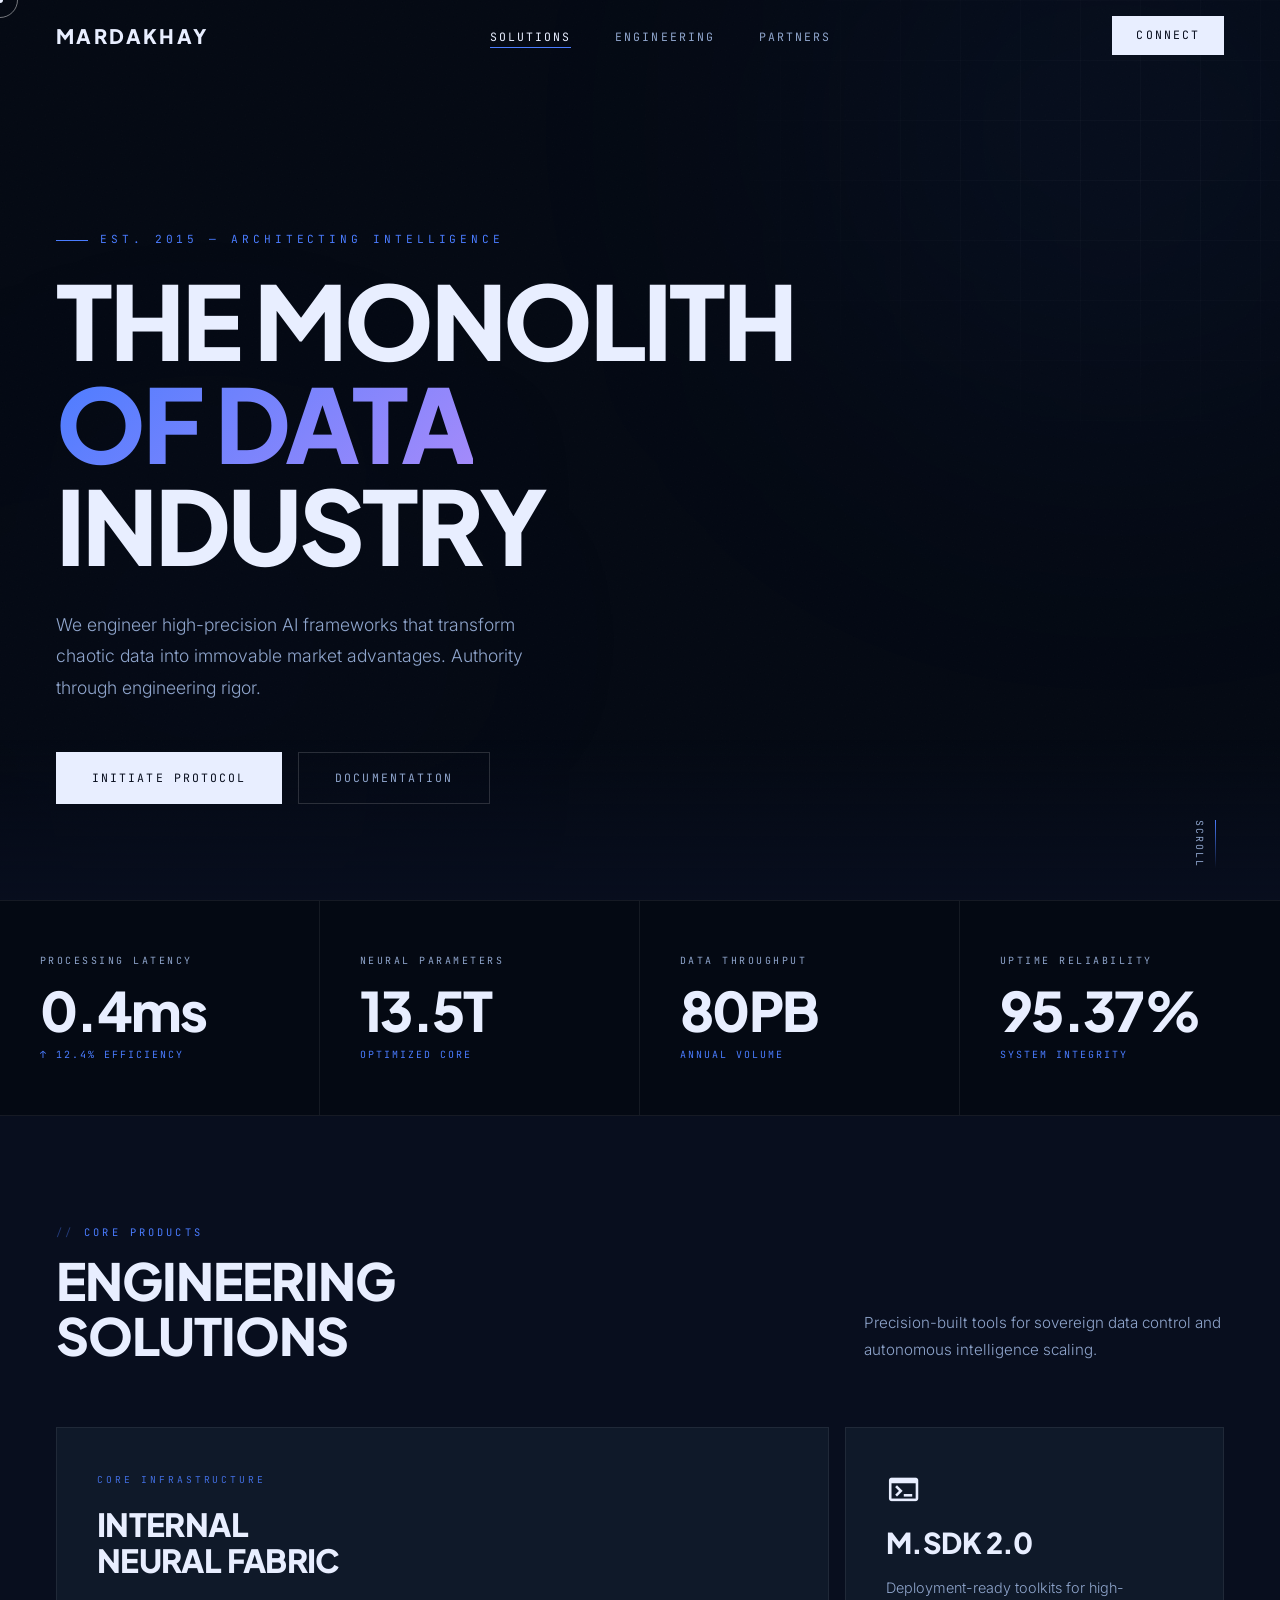
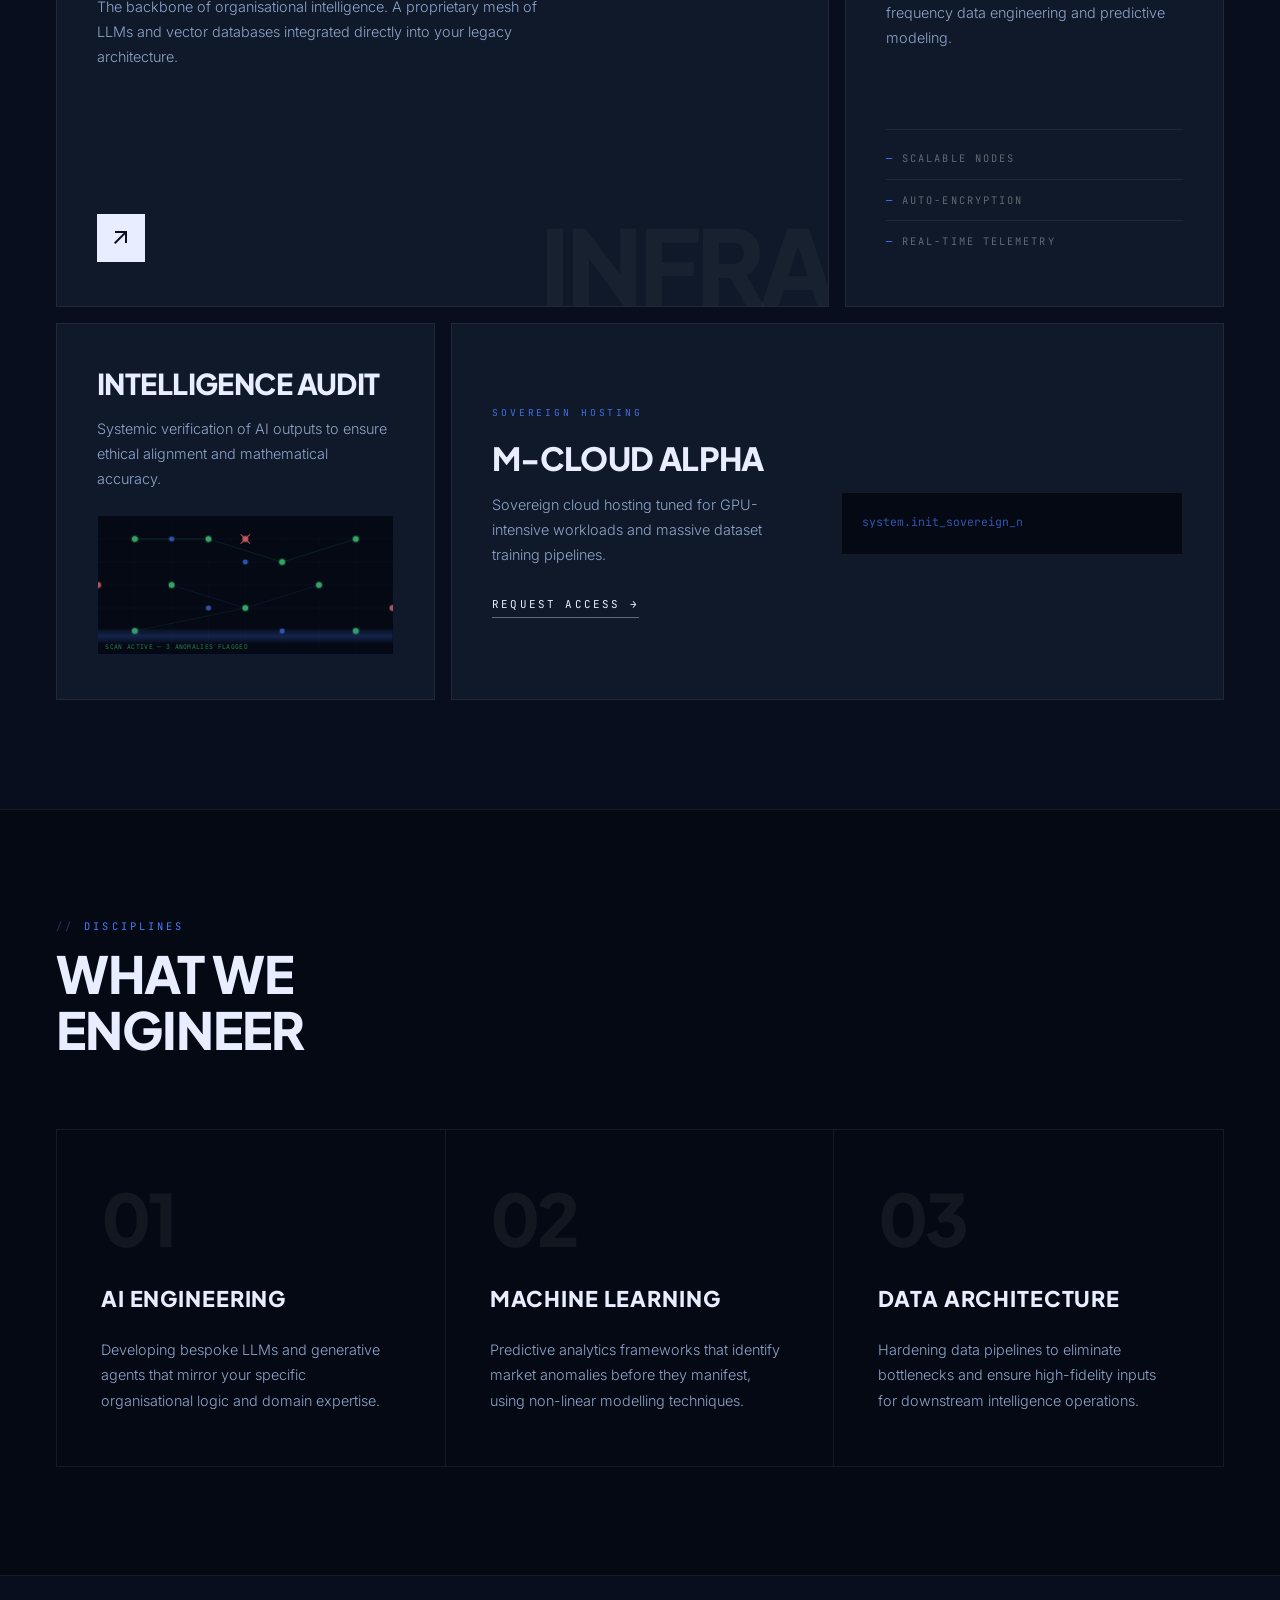
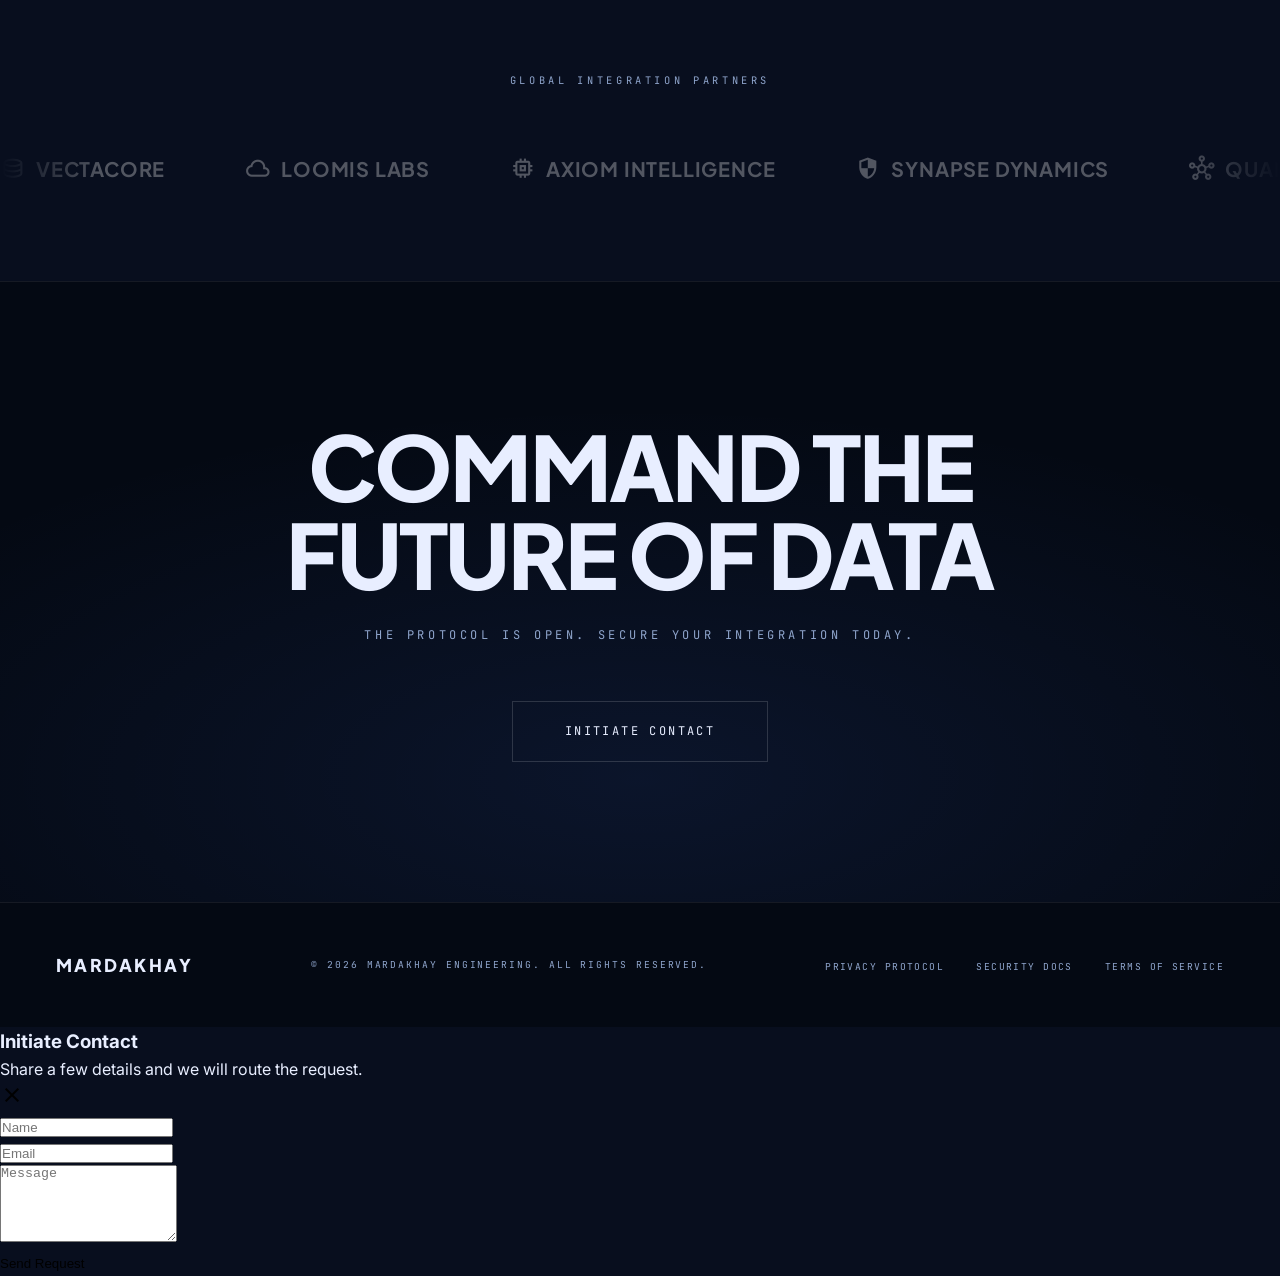
==== commit 645e5ddf: "Enhance index.html with Open Graph tags and contact modal Added Open Graph meta tags and a contact m" ====
--- a/index.html
+++ b/index.html
@@ -5,28 +5,23 @@
   <meta name="viewport" content="width=device-width, initial-scale=1.0" />
   <title>MARDAKHAY | AI &amp; Data Science Engineering</title>
   <meta name="description" content="Mardakhay — Architecting intelligence. High-precision AI frameworks and data engineering." />
-
-  <!-- Preconnect for faster font loading -->
+  <meta property="og:title"       content="MARDAKHAY | AI &amp; Data Science Engineering" />
+  <meta property="og:description" content="Architecting intelligence at scale." />
+  <meta property="og:type"        content="website" />
+  <meta name="theme-color"        content="#040913" />
+
   <link rel="preconnect" href="https://fonts.googleapis.com" />
   <link rel="preconnect" href="https://fonts.gstatic.com" crossorigin />
-
-  <!-- Fonts -->
   <link rel="stylesheet" href="https://fonts.googleapis.com/css2?family=Plus+Jakarta+Sans:wght@300;400;500;600;700;800&family=Inter:wght@300;400;500;600;700&family=JetBrains+Mono:wght@400;500;700&display=swap" />
   <link rel="stylesheet" href="https://fonts.googleapis.com/css2?family=Material+Symbols+Outlined:opsz,wght,FILL,GRAD@20..48,100..700,0..1,-50..200" />
-
-  <!-- Styles -->
   <link rel="stylesheet" href="style.css" />
 </head>
 <body>
 
-  <!-- Custom cursor elements -->
   <div id="cursor-dot"  aria-hidden="true"></div>
   <div id="cursor-ring" aria-hidden="true"></div>
-
-  <!-- Scroll progress indicator -->
   <div id="progress-bar" role="progressbar" aria-hidden="true"></div>
 
-  <!-- ── Navigation ─────────────────────────────── -->
   <nav id="navbar" role="navigation" aria-label="Primary navigation">
     <a href="#hero" class="nav-logo" aria-label="Mardakhay — back to top">MARDAKHAY</a>
 
@@ -36,22 +31,18 @@
       <li><a href="#partners">Partners</a></li>
     </ul>
 
-    <a href="#cta" class="nav-cta"><span>Connect</span></a>
-
-    <!-- Mobile hamburger -->
+    <a href="#cta" class="nav-cta" data-modal="open"><span>Connect</span></a>
+
     <button
       class="nav-hamburger"
       aria-label="Toggle navigation menu"
       aria-expanded="false"
       aria-controls="nav-mobile"
     >
-      <span></span>
-      <span></span>
-      <span></span>
+      <span></span><span></span><span></span>
     </button>
   </nav>
 
-  <!-- Mobile navigation overlay -->
   <div
     id="nav-mobile"
     class="nav-mobile"
@@ -86,7 +77,7 @@
           engineering rigor.
         </p>
         <div class="hero-actions reveal reveal-delay-3">
-          <a href="#solutions" class="btn-primary"><span>Initiate Protocol</span></a>
+          <a href="#solutions" class="btn-primary" data-modal="open"><span>Initiate Protocol</span></a>
           <a href="#services"  class="btn-ghost">Documentation</a>
         </div>
       </div>
@@ -136,7 +127,6 @@
 
       <div class="bento-grid">
 
-        <!-- Card 1 — Neural Fabric (main, 8 cols) -->
         <article class="bento-card bento-main reveal">
           <div>
             <p class="card-tag">Core Infrastructure</p>
@@ -155,7 +145,6 @@
           <span class="card-ghost-text" aria-hidden="true">INFRA</span>
         </article>
 
-        <!-- Card 2 — SDK (side, 4 cols) -->
         <article class="bento-card bento-side reveal reveal-delay-1">
           <div>
             <span class="material-symbols-outlined" style="font-size:2.2rem;color:var(--white);margin-bottom:20px;display:block" aria-hidden="true">terminal</span>
@@ -169,13 +158,11 @@
           </ul>
         </article>
 
-        <!-- Card 3 — Intelligence Audit (small, 4 cols) -->
         <article class="bento-card bento-small reveal reveal-delay-2">
           <div>
             <h3 class="card-title" style="font-size:1.8rem">Intelligence Audit</h3>
             <p class="card-desc">Systemic verification of AI outputs to ensure ethical alignment and mathematical accuracy.</p>
           </div>
-          <!-- Inline SVG matrix — no external image needed -->
           <div class="audit-matrix" aria-label="Cybersecurity matrix visualisation">
             <svg viewBox="0 0 320 150" xmlns="http://www.w3.org/2000/svg" class="audit-svg" aria-hidden="true">
               <defs>
@@ -189,13 +176,11 @@
                   <feMerge><feMergeNode in="blur"/><feMergeNode in="SourceGraphic"/></feMerge>
                 </filter>
               </defs>
-              <!-- Grid: horizontal -->
               <line x1="0" y1="25"  x2="320" y2="25"  stroke="rgba(74,124,255,.15)" stroke-width="0.5"/>
               <line x1="0" y1="50"  x2="320" y2="50"  stroke="rgba(74,124,255,.15)" stroke-width="0.5"/>
               <line x1="0" y1="75"  x2="320" y2="75"  stroke="rgba(74,124,255,.15)" stroke-width="0.5"/>
               <line x1="0" y1="100" x2="320" y2="100" stroke="rgba(74,124,255,.15)" stroke-width="0.5"/>
               <line x1="0" y1="125" x2="320" y2="125" stroke="rgba(74,124,255,.15)" stroke-width="0.5"/>
-              <!-- Grid: vertical -->
               <line x1="40"  y1="0" x2="40"  y2="150" stroke="rgba(74,124,255,.1)" stroke-width="0.5"/>
               <line x1="80"  y1="0" x2="80"  y2="150" stroke="rgba(74,124,255,.1)" stroke-width="0.5"/>
               <line x1="120" y1="0" x2="120" y2="150" stroke="rgba(74,124,255,.1)" stroke-width="0.5"/>
@@ -203,43 +188,35 @@
               <line x1="200" y1="0" x2="200" y2="150" stroke="rgba(74,124,255,.1)" stroke-width="0.5"/>
               <line x1="240" y1="0" x2="240" y2="150" stroke="rgba(74,124,255,.1)" stroke-width="0.5"/>
               <line x1="280" y1="0" x2="280" y2="150" stroke="rgba(74,124,255,.1)" stroke-width="0.5"/>
-              <!-- Connection lines -->
               <line x1="40"  y1="25"  x2="120" y2="25"  stroke="rgba(74,212,128,.25)" stroke-width="0.8"/>
               <line x1="120" y1="25"  x2="200" y2="50"  stroke="rgba(74,212,128,.2)"  stroke-width="0.8"/>
               <line x1="200" y1="50"  x2="280" y2="25"  stroke="rgba(74,212,128,.2)"  stroke-width="0.8"/>
               <line x1="80"  y1="75"  x2="160" y2="100" stroke="rgba(74,124,255,.2)"  stroke-width="0.8"/>
               <line x1="160" y1="100" x2="240" y2="75"  stroke="rgba(74,124,255,.2)"  stroke-width="0.8"/>
               <line x1="40"  y1="125" x2="160" y2="100" stroke="rgba(74,212,128,.15)" stroke-width="0.8"/>
-              <!-- Nodes: verified (green) -->
-              <circle cx="40"  cy="25"  r="3" fill="#4ade80" filter="url(#nodeGlow)" opacity="0.9"/>
-              <circle cx="120" cy="25"  r="3" fill="#4ade80" filter="url(#nodeGlow)" opacity="0.9"/>
-              <circle cx="200" cy="50"  r="3" fill="#4ade80" filter="url(#nodeGlow)" opacity="0.9"/>
-              <circle cx="280" cy="25"  r="3" fill="#4ade80" filter="url(#nodeGlow)" opacity="0.9"/>
-              <circle cx="80"  cy="75"  r="3" fill="#4ade80" filter="url(#nodeGlow)" opacity="0.9"/>
-              <circle cx="240" cy="75"  r="3" fill="#4ade80" filter="url(#nodeGlow)" opacity="0.9"/>
-              <circle cx="160" cy="100" r="3" fill="#4ade80" filter="url(#nodeGlow)" opacity="0.9"/>
-              <circle cx="40"  cy="125" r="3" fill="#4ade80" filter="url(#nodeGlow)" opacity="0.9"/>
-              <circle cx="280" cy="125" r="3" fill="#4ade80" filter="url(#nodeGlow)" opacity="0.9"/>
-              <!-- Nodes: active (blue) -->
+              <circle cx="40"  cy="25"  r="3"   fill="#4ade80" filter="url(#nodeGlow)" opacity="0.9"/>
+              <circle cx="120" cy="25"  r="3"   fill="#4ade80" filter="url(#nodeGlow)" opacity="0.9"/>
+              <circle cx="200" cy="50"  r="3"   fill="#4ade80" filter="url(#nodeGlow)" opacity="0.9"/>
+              <circle cx="280" cy="25"  r="3"   fill="#4ade80" filter="url(#nodeGlow)" opacity="0.9"/>
+              <circle cx="80"  cy="75"  r="3"   fill="#4ade80" filter="url(#nodeGlow)" opacity="0.9"/>
+              <circle cx="240" cy="75"  r="3"   fill="#4ade80" filter="url(#nodeGlow)" opacity="0.9"/>
+              <circle cx="160" cy="100" r="3"   fill="#4ade80" filter="url(#nodeGlow)" opacity="0.9"/>
+              <circle cx="40"  cy="125" r="3"   fill="#4ade80" filter="url(#nodeGlow)" opacity="0.9"/>
+              <circle cx="280" cy="125" r="3"   fill="#4ade80" filter="url(#nodeGlow)" opacity="0.9"/>
               <circle cx="80"  cy="25"  r="2.5" fill="#4a7cff" filter="url(#nodeGlow)" opacity="0.8"/>
               <circle cx="160" cy="50"  r="2.5" fill="#4a7cff" filter="url(#nodeGlow)" opacity="0.8"/>
               <circle cx="120" cy="100" r="2.5" fill="#4a7cff" filter="url(#nodeGlow)" opacity="0.8"/>
               <circle cx="200" cy="125" r="2.5" fill="#4a7cff" filter="url(#nodeGlow)" opacity="0.8"/>
-              <!-- Nodes: flagged anomalies (red) -->
-              <circle cx="160" cy="25"  r="3" fill="#f87171" filter="url(#nodeGlow)" opacity="0.9"/>
-              <circle cx="0"   cy="75"  r="3" fill="#f87171" filter="url(#nodeGlow)" opacity="0.9"/>
-              <circle cx="320" cy="100" r="3" fill="#f87171" filter="url(#nodeGlow)" opacity="0.9"/>
-              <!-- Anomaly cross on flagged node -->
+              <circle cx="160" cy="25"  r="3"   fill="#f87171" filter="url(#nodeGlow)" opacity="0.9"/>
+              <circle cx="0"   cy="75"  r="3"   fill="#f87171" filter="url(#nodeGlow)" opacity="0.9"/>
+              <circle cx="320" cy="100" r="3"   fill="#f87171" filter="url(#nodeGlow)" opacity="0.9"/>
               <line x1="155" y1="20" x2="165" y2="30" stroke="#f87171" stroke-width="1.2" opacity="0.85"/>
               <line x1="165" y1="20" x2="155" y2="30" stroke="#f87171" stroke-width="1.2" opacity="0.85"/>
-              <!-- Scan line -->
               <rect x="0" y="0" width="320" height="18" fill="url(#scanGrad)" opacity="0.6">
                 <animateTransform attributeName="transform" type="translate"
                   from="0,0" to="0,150" dur="2.8s" repeatCount="indefinite"/>
               </rect>
-              <!-- Status readout -->
-              <text x="8" y="144"
-                font-family="'JetBrains Mono', monospace"
+              <text x="8" y="144" font-family="'JetBrains Mono', monospace"
                 font-size="7" fill="rgba(74,212,128,.7)" letter-spacing="0.05em">
                 SCAN ACTIVE — 3 ANOMALIES FLAGGED
               </text>
@@ -247,7 +224,6 @@
           </div>
         </article>
 
-        <!-- Card 4 — M-Cloud (wide, 8 cols) -->
         <article class="bento-card bento-wide reveal reveal-delay-1"
           style="display:flex; flex-direction:row; gap:48px; align-items:center; flex-wrap:wrap">
           <div style="flex:1; min-width:240px">
@@ -257,7 +233,7 @@
               Sovereign cloud hosting tuned for GPU-intensive workloads
               and massive dataset training pipelines.
             </p>
-            <a href="#" class="section-link" style="margin-top:28px; display:inline-block">
+            <a href="#" class="section-link" style="margin-top:28px; display:inline-block" data-modal="open">
               Request Access →
             </a>
           </div>
@@ -320,7 +296,6 @@
 
       <div class="partners-track-wrap reveal">
         <div class="partners-track" role="list" aria-label="Partner logos">
-          <!-- Set A -->
           <div class="partner-item" role="listitem">
             <span class="material-symbols-outlined icon" aria-hidden="true">database</span>
             <span class="name">VectaCore</span>
@@ -345,7 +320,7 @@
             <span class="material-symbols-outlined icon" aria-hidden="true">settings_input_composite</span>
             <span class="name">Nexus Protocol</span>
           </div>
-          <!-- Set B — duplicate for seamless marquee loop -->
+          <!-- Duplicate set B for seamless marquee loop -->
           <div class="partner-item" aria-hidden="true">
             <span class="material-symbols-outlined icon">database</span>
             <span class="name">VectaCore</span>
@@ -384,7 +359,7 @@
       <p class="cta-sub reveal reveal-delay-1">
         The protocol is open. Secure your integration today.
       </p>
-      <a href="mailto:contact@mardakhay.io" class="btn-cta reveal reveal-delay-2">
+      <a href="#" class="btn-cta reveal reveal-delay-2" data-modal="open">
         <span>Initiate Contact</span>
       </a>
     </section>
@@ -402,6 +377,42 @@
     </ul>
   </footer>
 
+  <!-- ── Contact Modal ──────────────────────────── -->
+  <div
+    id="contact-modal"
+    class="modal-overlay"
+    aria-hidden="true"
+    role="dialog"
+    aria-modal="true"
+    aria-labelledby="modal-title"
+  >
+    <div class="modal-panel">
+      <div class="modal-header">
+        <div>
+          <h3 id="modal-title" class="modal-title">Initiate Contact</h3>
+          <p class="modal-subtitle">Share a few details and we will route the request.</p>
+        </div>
+        <button class="modal-close" id="modal-close" aria-label="Close contact form">
+          <span class="material-symbols-outlined" aria-hidden="true">close</span>
+        </button>
+      </div>
+
+      <form id="contact-form" class="modal-form" novalidate>
+        <div class="form-group">
+          <input type="text"  name="name"    id="field-name"    class="form-input" placeholder="Name"    required autocomplete="name" />
+        </div>
+        <div class="form-group">
+          <input type="email" name="email"   id="field-email"   class="form-input" placeholder="Email"   required autocomplete="email" />
+        </div>
+        <div class="form-group">
+          <textarea           name="message" id="field-message" class="form-input form-textarea" placeholder="Message" rows="5" required></textarea>
+        </div>
+        <button type="submit" class="form-submit"><span>Send Request</span></button>
+        <p id="form-status" class="form-status" aria-live="polite"></p>
+      </form>
+    </div>
+  </div>
+
   <script src="main.js"></script>
 </body>
 </html>
